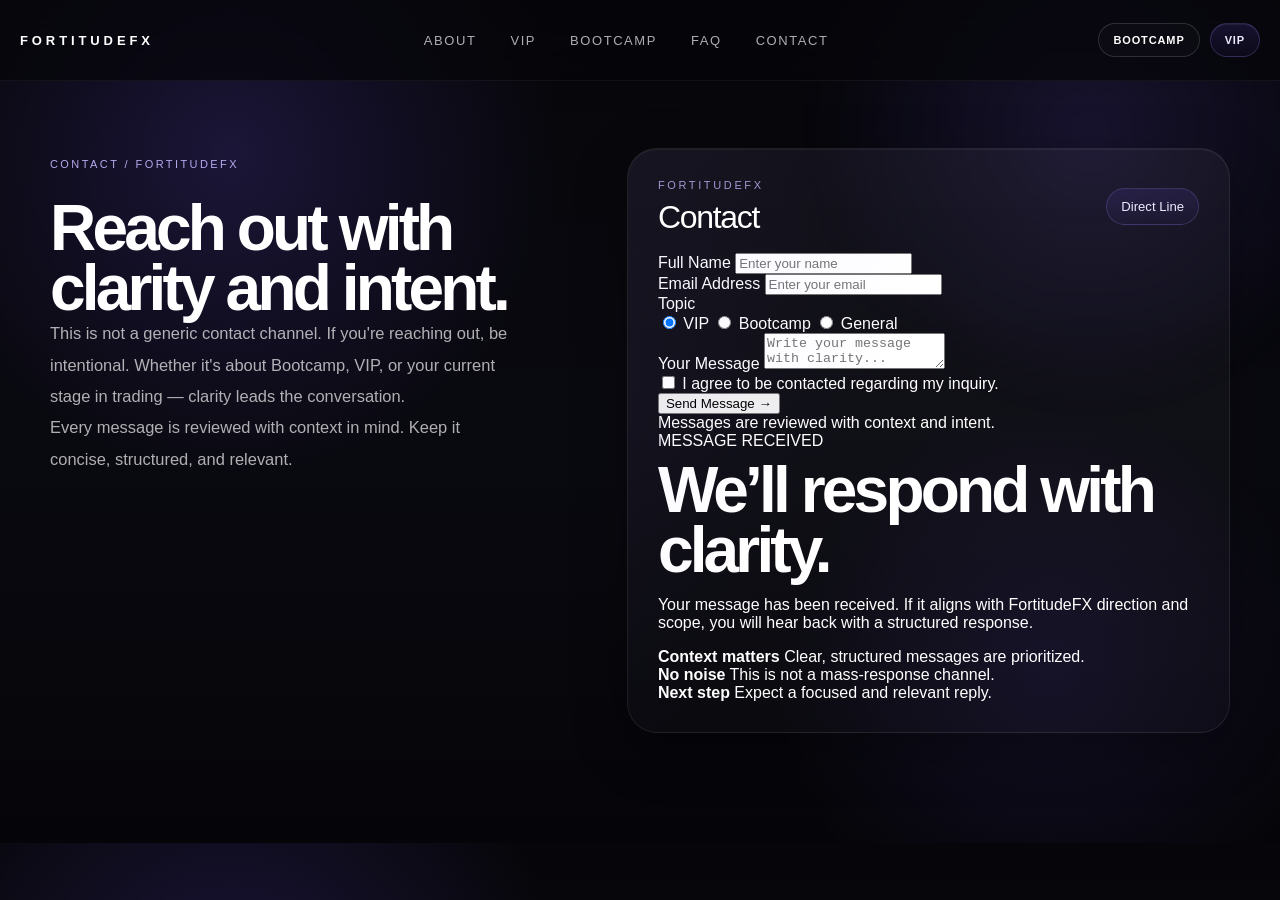
==== contact.html @ 208bed26 "Add contact.html with contact form and layout" ====
<!DOCTYPE html>
<html lang="en">
<head>
  <meta charset="UTF-8" />
  <meta name="viewport" content="width=device-width, initial-scale=1.0"/>
  <title>FortitudeFX | Contact</title>
  <meta name="theme-color" content="#06060a" />
  <link rel="stylesheet" href="styles.css" />
</head>

<body>

  <!-- NAV -->
  <nav class="nav">
    <div class="nav-wrap">
      <div class="nav-brand">
        <a href="index.html#top">FORTITUDEFX</a>
      </div>

      <div class="nav-center">
        <a href="index.html#about">About</a>
        <a href="index.html#vip">VIP</a>
        <a href="index.html#bootcamp">Bootcamp</a>
        <a href="index.html#faq">FAQ</a>
        <a href="#contact">Contact</a>
      </div>

      <div class="nav-cta">
        <a class="nav-btn nav-btn-secondary" href="index.html#bootcamp">Bootcamp</a>
        <a class="nav-btn nav-btn-primary" href="index.html#vip">VIP</a>
      </div>
    </div>
  </nav>

  <!-- PAGE -->
  <section class="section hero" id="contact">
    <div class="hero-glow"></div>

    <div class="section-wrap split-section">

      <!-- LEFT -->
      <div class="sticky-left">
        <span class="kicker">CONTACT / FORTITUDEFX</span>

        <h2>
          Reach out with
          clarity and intent.
        </h2>

        <p>
          This is not a generic contact channel. If you're reaching out, be intentional.
          Whether it's about Bootcamp, VIP, or your current stage in trading — clarity leads the conversation.
        </p>

        <p>
          Every message is reviewed with context in mind. Keep it concise, structured, and relevant.
        </p>
      </div>

      <!-- RIGHT (FORM) -->
      <div class="hero-panel">

        <div class="panel-top">
          <div class="panel-brand">
            <small>FortitudeFX</small>
            <strong>Contact</strong>
          </div>

          <div class="panel-badge">Direct Line</div>
        </div>

        <form id="contactForm">

          <!-- NAME -->
          <div class="field">
            <label>Full Name</label>
            <input type="text" class="input" placeholder="Enter your name" required>
          </div>

          <!-- EMAIL -->
          <div class="field">
            <label>Email Address</label>
            <input type="email" class="input" placeholder="Enter your email" required>
          </div>

          <!-- TOPIC -->
          <div class="field">
            <label>Topic</label>

            <div class="choice-grid">
              <label class="choice">
                <input type="radio" name="topic" value="VIP" checked>
                <span class="select-btn">VIP</span>
              </label>

              <label class="choice">
                <input type="radio" name="topic" value="Bootcamp">
                <span class="select-btn">Bootcamp</span>
              </label>

              <label class="choice">
                <input type="radio" name="topic" value="General">
                <span class="select-btn">General</span>
              </label>
            </div>
          </div>

          <!-- MESSAGE -->
          <div class="field">
            <label>Your Message</label>
            <textarea class="textarea" placeholder="Write your message with clarity..." required></textarea>
          </div>

          <!-- CONSENT -->
          <label class="consent">
            <input type="checkbox" required>
            <span>I agree to be contacted regarding my inquiry.</span>
          </label>

          <!-- SUBMIT -->
          <div class="submit-row">
            <button type="submit" class="submit-btn">
              Send Message →
            </button>

            <div class="sub-note">
              Messages are reviewed with context and intent.
            </div>
          </div>

        </form>

        <!-- THANK YOU STATE -->
        <div class="thankyou-shell" id="thankyou">

          <span class="thankyou-kicker">MESSAGE RECEIVED</span>

          <h2>
            We’ll respond with
            clarity.
          </h2>

          <p>
            Your message has been received. If it aligns with FortitudeFX direction and scope,
            you will hear back with a structured response.
          </p>

          <div class="thankyou-grid">
            <div class="thankyou-item">
              <strong>Context matters</strong>
              <span>Clear, structured messages are prioritized.</span>
            </div>

            <div class="thankyou-item">
              <strong>No noise</strong>
              <span>This is not a mass-response channel.</span>
            </div>

            <div class="thankyou-item">
              <strong>Next step</strong>
              <span>Expect a focused and relevant reply.</span>
            </div>
          </div>

        </div>

      </div>

    </div>
  </section>

  <!-- JS -->
  <script>
    const form = document.getElementById('contactForm');
    const panel = form.parentElement;
    const thankyou = document.getElementById('thankyou');

    form.addEventListener('submit', function(e){
      e.preventDefault();
      form.style.display = 'none';
      thankyou.classList.add('show');
    });
  </script>

</body>
</html>
---- styles.css ----
:root {
  --bg-1: #06060a;
  --bg-2: #090910;
  --bg-3: #050509;

  --text: #ffffff;
  --muted: rgba(255,255,255,0.68);
  --muted-2: rgba(255,255,255,0.58);

  --border: rgba(255,255,255,0.08);
  --border-soft: rgba(255,255,255,0.05);

  --accent: #7a5cff;
  --accent-soft: rgba(122, 92, 255, 0.12);
  --accent-soft-2: rgba(122, 92, 255, 0.08);
  --accent-line: rgba(167, 139, 250, 0.22);
  --accent-line-strong: rgba(167, 139, 250, 0.38);
  --accent-text: rgba(196, 181, 253, 0.92);

  --shadow: 0 16px 55px rgba(0,0,0,0.32);
  --shadow-lg: 0 20px 70px rgba(0,0,0,0.38);

  --radius-xl: 32px;
  --radius-lg: 26px;
  --radius-md: 22px;

  --max: 1180px;
}

* {
  box-sizing: border-box;
}

html {
  scroll-behavior: smooth;
}

body {
  margin: 0;
  font-family: Arial, Helvetica, sans-serif;
  color: var(--text);
  background:
    radial-gradient(circle at 18% 18%, rgba(120, 86, 255, 0.18), transparent 26%),
    radial-gradient(circle at 82% 80%, rgba(120, 86, 255, 0.1), transparent 22%),
    linear-gradient(180deg, #06060a 0%, #090910 52%, #050509 100%);
  overflow-x: hidden;
}

body::before {
  content: "";
  position: fixed;
  inset: 0;
  background:
    linear-gradient(to right, rgba(255,255,255,0.03) 1px, transparent 1px),
    linear-gradient(to bottom, rgba(255,255,255,0.02) 1px, transparent 1px);
  background-size: 110px 110px;
  mask-image: radial-gradient(circle at center, rgba(0,0,0,0.75), transparent 82%);
  opacity: 0.16;
  pointer-events: none;
}

a {
  color: inherit;
  text-decoration: none;
}

img {
  max-width: 100%;
  display: block;
}

.nav {
  position: fixed;
  top: 0;
  width: 100%;
  z-index: 1000;
  background: rgba(6, 6, 10, 0.72);
  backdrop-filter: blur(18px);
  border-bottom: 1px solid rgba(255,255,255,0.05);
}

.nav-wrap {
  max-width: 1240px;
  margin: 0 auto;
  width: calc(100% - 40px);
  display: grid;
  grid-template-columns: auto 1fr auto;
  align-items: center;
  height: 80px;
  gap: 18px;
}

.nav-brand a {
  font-size: 13px;
  letter-spacing: 0.3em;
  text-transform: uppercase;
  font-weight: 700;
}

.nav-center {
  display: flex;
  justify-content: center;
  gap: 34px;
}

.nav-center a {
  font-size: 13px;
  letter-spacing: 0.12em;
  text-transform: uppercase;
  color: rgba(255,255,255,0.68);
  position: relative;
}

.nav-center a::after {
  content: "";
  position: absolute;
  bottom: -6px;
  left: 0;
  width: 100%;
  height: 1px;
  background: rgba(255,255,255,0.9);
  transform: scaleX(0);
  transition: 0.24s;
}

.nav-center a:hover::after {
  transform: scaleX(1);
}

.nav-center a:hover {
  color: white;
}

.nav-cta {
  display: flex;
  gap: 10px;
}

.nav-btn {
  display: inline-flex;
  align-items: center;
  justify-content: center;
  padding: 10px 14px;
  border-radius: 999px;
  font-size: 11px;
  letter-spacing: 0.08em;
  text-transform: uppercase;
  font-weight: 700;
}

.nav-btn-primary {
  border: 1px solid var(--accent-line);
  background: linear-gradient(180deg, rgba(122, 92, 255, 0.14), rgba(122, 92, 255, 0.05));
  color: #efe9ff;
  box-shadow: inset 0 1px 0 rgba(255,255,255,0.06);
}

.nav-btn-secondary {
  border: 1px solid rgba(255,255,255,0.14);
  background: rgba(255,255,255,0.02);
  color: white;
}

.section {
  position: relative;
  padding: 120px 24px;
  overflow: visible;
}

.section-wrap {
  position: relative;
  z-index: 1;
  max-width: var(--max);
  margin: 0 auto;
}

.section-divider {
  position: relative;
  width: min(var(--max), calc(100% - 48px));
  height: 1px;
  margin: 0 auto;
  pointer-events: none;
}

.section-divider::before {
  content: "";
  position: absolute;
  inset: 0;
  background: linear-gradient(
    90deg,
    rgba(255,255,255,0) 0%,
    rgba(255,255,255,0.04) 14%,
    rgba(122,92,255,0.22) 50%,
    rgba(255,255,255,0.04) 86%,
    rgba(255,255,255,0) 100%
  );
}

.section-divider::after {
  content: "";
  position: absolute;
  left: 50%;
  top: 50%;
  width: 180px;
  height: 24px;
  transform: translate(-50%, -50%);
  background: radial-gradient(circle, rgba(122,92,255,0.22) 0%, rgba(122,92,255,0) 72%);
  filter: blur(10px);
}

.hero {
  padding-top: 148px;
  padding-bottom: 110px;
}

.hero-glow {
  position: absolute;
  width: 620px;
  height: 620px;
  border-radius: 50%;
  background: radial-gradient(circle, rgba(122, 92, 255, 0.15), transparent 64%);
  top: -180px;
  right: -120px;
  filter: blur(16px);
  pointer-events: none;
}

.hero-grid {
  display: grid;
  grid-template-columns: 1fr 0.95fr;
  gap: 42px;
  align-items: center;
}

.kicker {
  display: inline-block;
  margin-bottom: 18px;
  font-size: 11px;
  letter-spacing: 0.22em;
  text-transform: uppercase;
  color: var(--accent-text);
}

h1 {
  margin: 0 0 20px;
  font-size: clamp(3rem, 7vw, 6rem);
  line-height: 0.97;
  letter-spacing: -0.06em;
  font-weight: 600;
  max-width: 760px;
  overflow: visible;
}

.gradient {
  background: linear-gradient(90deg, #ffffff 0%, #ece4ff 55%, #9f86ff 100%);
  -webkit-background-clip: text;
  background-clip: text;
  color: transparent;
  display: inline-block;
}

.hero-copy {
  margin: 0;
  max-width: 580px;
  font-size: 1.05rem;
  line-height: 1.9;
  color: var(--muted);
}

.hero-actions {
  display: flex;
  flex-wrap: wrap;
  gap: 14px;
  margin-top: 30px;
}

.btn {
  display: inline-flex;
  align-items: center;
  justify-content: center;
  gap: 10px;
  min-height: 52px;
  padding: 0 20px;
  border-radius: 999px;
  font-size: 0.95rem;
  transition: transform 0.28s ease, box-shadow 0.28s ease, border-color 0.28s ease;
  box-shadow: inset 0 1px 0 rgba(255,255,255,0.05);
}

.btn:hover {
  transform: translateY(-2px);
}

.btn-primary {
  border: 1px solid var(--accent-line);
  background: linear-gradient(180deg, rgba(122, 92, 255, 0.12), rgba(122, 92, 255, 0.04));
  color: #efe9ff;
}

.btn-primary:hover {
  border-color: var(--accent-line-strong);
  box-shadow:
    0 12px 36px rgba(76, 41, 168, 0.24),
    inset 0 1px 0 rgba(255,255,255,0.08);
}

.btn-secondary {
  border: 1px solid rgba(255,255,255,0.12);
  background: rgba(255,255,255,0.03);
  color: white;
}

.hero-tags {
  display: flex;
  flex-wrap: wrap;
  gap: 12px;
  margin-top: 26px;
}

.hero-tags span {
  display: inline-flex;
  align-items: center;
  padding: 10px 14px;
  border-radius: 999px;
  border: 1px solid rgba(255,255,255,0.08);
  background: rgba(255,255,255,0.025);
  color: rgba(255,255,255,0.64);
  font-size: 0.88rem;
}

.hero-panel,
.glass-card,
.faq-card,
.vip-card,
.week-card,
.cta-shell {
  position: relative;
  border: 1px solid rgba(255,255,255,0.08);
  background: linear-gradient(180deg, rgba(255,255,255,0.04), rgba(255,255,255,0.018));
  box-shadow:
    0 16px 55px rgba(0,0,0,0.32),
    inset 0 1px 0 rgba(255,255,255,0.05);
  overflow: hidden;
}

.hero-panel::after,
.glass-card::after,
.faq-card::after,
.vip-card::after,
.week-card::after,
.cta-shell::after {
  content: "";
  position: absolute;
  inset: 0;
  background: linear-gradient(120deg, rgba(122, 92, 255, 0.08), transparent 42%, transparent 100%);
  opacity: 0.7;
  pointer-events: none;
}

.hero-panel {
  border-radius: 30px;
  padding: 30px;
}

.panel-top {
  position: relative;
  z-index: 1;
  display: flex;
  align-items: center;
  justify-content: space-between;
  gap: 18px;
  margin-bottom: 20px;
}

.panel-brand small {
  display: block;
  font-size: 11px;
  letter-spacing: 0.24em;
  text-transform: uppercase;
  color: rgba(196, 181, 253, 0.82);
  margin-bottom: 10px;
}

.panel-brand strong {
  font-size: 2rem;
  line-height: 1;
  letter-spacing: -0.04em;
  font-weight: 500;
}

.panel-badge {
  display: inline-flex;
  align-items: center;
  padding: 10px 14px;
  border-radius: 999px;
  border: 1px solid var(--accent-line);
  background: linear-gradient(180deg, rgba(122, 92, 255, 0.12), rgba(122, 92, 255, 0.04));
  color: #efe9ff;
  font-size: 0.82rem;
}

.benefit-list {
  position: relative;
  z-index: 1;
  display: grid;
  gap: 12px;
}

.benefit-item {
  border: 1px solid rgba(255,255,255,0.08);
  background: rgba(255,255,255,0.022);
  border-radius: 18px;
  padding: 16px 18px;
  color: rgba(255,255,255,0.82);
  font-size: 0.98rem;
  line-height: 1.65;
}

.mini-grid {
  position: relative;
  z-index: 1;
  display: grid;
  grid-template-columns: repeat(3, 1fr);
  gap: 12px;
  margin-top: 20px;
}

.mini-card {
  border: 1px solid rgba(255,255,255,0.08);
  background: rgba(122,92,255,0.08);
  border-radius: 16px;
  padding: 16px 10px;
  text-align: center;
  font-size: 0.82rem;
  font-weight: 600;
  color: rgba(255,255,255,0.92);
}

.section-head {
  display: flex;
  align-items: end;
  justify-content: space-between;
  gap: 24px;
  margin-bottom: 34px;
}

.section-head h2,
.split-section h2 {
  margin: 10px 0 0;
  font-size: clamp(2.8rem, 5vw, 5rem);
  line-height: 0.94;
  letter-spacing: -0.06em;
  font-weight: 600;
  color: white;
  max-width: 620px;
}

.section-head p {
  margin: 0;
  max-width: 560px;
  font-size: 1rem;
  line-height: 1.9;
  color: var(--muted);
}

.two-grid {
  display: grid;
  grid-template-columns: repeat(2, 1fr);
  gap: 18px;
}

.glass-card {
  border-radius: 26px;
  padding: 30px;
}

.glass-card .tiny {
  position: relative;
  z-index: 1;
  font-size: 0.78rem;
  letter-spacing: 0.22em;
  text-transform: uppercase;
  color: rgba(196,181,253,0.82);
  margin-bottom: 14px;
}

.glass-card h3 {
  position: relative;
  z-index: 1;
  margin: 0 0 18px;
  font-size: 2rem;
  line-height: 1;
  letter-spacing: -0.04em;
  font-weight: 500;
}

.glass-card ul {
  position: relative;
  z-index: 1;
  margin: 0;
  padding-left: 22px;
  display: grid;
  gap: 14px;
  color: var(--muted);
  font-size: 1rem;
  line-height: 1.72;
}

.glass-card li::marker {
  color: var(--accent);
}

.split-section {
  display: grid;
  grid-template-columns: 0.95fr 1.1fr;
  gap: 56px;
  align-items: start;
}

.sticky-left {
  position: sticky;
  top: 120px;
  padding-top: 6px;
}

.sticky-left p {
  margin: 0;
  max-width: 470px;
  font-size: 1.03rem;
  line-height: 1.9;
  color: var(--muted);
}

.faq-cards,
.vip-grid,
.bootcamp-grid {
  display: grid;
  gap: 18px;
}

.faq-card {
  border-radius: 26px;
  padding: 30px 30px 30px 26px;
  display: grid;
  grid-template-columns: 88px 1fr;
  gap: 22px;
  transition: transform 0.32s ease, border-color 0.32s ease, background 0.32s ease;
}

.faq-card:hover,
.vip-card:hover,
.week-card:hover {
  transform: translateY(-4px);
  border-color: rgba(167, 139, 250, 0.2);
  background: linear-gradient(180deg, rgba(255,255,255,0.05), rgba(255,255,255,0.022));
}

.faq-num {
  position: relative;
  z-index: 1;
  font-size: 0.92rem;
  color: rgba(196, 181, 253, 0.88);
  letter-spacing: 0.16em;
  padding-top: 4px;
}

.faq-card h3,
.vip-card h3,
.week-card h3 {
  position: relative;
  z-index: 1;
  margin: 0 0 12px;
  font-size: 1.24rem;
  line-height: 1.2;
  letter-spacing: -0.03em;
  color: #ffffff;
  font-weight: 500;
}

.faq-card p,
.vip-card p,
.week-card p {
  position: relative;
  z-index: 1;
  margin: 0;
  font-size: 0.99rem;
  line-height: 1.88;
  color: rgba(255,255,255,0.69);
}

.vip-grid {
  grid-template-columns: repeat(4, 1fr);
}

.vip-card {
  border-radius: 26px;
  padding: 24px 22px;
  transition: transform 0.32s ease, border-color 0.32s ease, background 0.32s ease;
}

.vip-number {
  position: relative;
  z-index: 1;
  width: 42px;
  height: 42px;
  border-radius: 16px;
  display: flex;
  align-items: center;
  justify-content: center;
  background: rgba(122,92,255,0.14);
  color: rgba(241, 234, 255, 0.95);
  font-weight: 800;
  font-size: 14px;
  margin-bottom: 16px;
}

.bootcamp-grid {
  grid-template-columns: repeat(3, 1fr);
}

.week-card {
  border-radius: 26px;
  padding: 28px;
  transition: transform 0.32s ease, border-color 0.32s ease, background 0.32s ease;
}

.week {
  position: relative;
  z-index: 1;
  font-size: 0.82rem;
  letter-spacing: 0.22em;
  text-transform: uppercase;
  color: rgba(196,181,253,0.82);
  margin-bottom: 12px;
}

.week-list {
  position: relative;
  z-index: 1;
  display: grid;
  gap: 10px;
  margin-top: 18px;
}

.week-list div {
  border: 1px solid rgba(255,255,255,0.08);
  background: rgba(255,255,255,0.022);
  border-radius: 14px;
  padding: 12px 14px;
  color: rgba(255,255,255,0.78);
  font-size: 0.92rem;
}

.cta-shell {
  border-radius: 30px;
  padding: 34px;
  background:
    radial-gradient(circle at top, rgba(122, 92, 255, 0.14), transparent 45%),
    linear-gradient(135deg, rgba(255,255,255,0.06), rgba(255,255,255,0.03));
  box-shadow: 0 20px 70px rgba(0,0,0,0.34), inset 0 1px 0 rgba(255,255,255,0.05);
}

.cta-grid {
  position: relative;
  z-index: 1;
  display: grid;
  grid-template-columns: 1.2fr 0.8fr;
  gap: 30px;
  align-items: end;
}

.cta-grid h2 {
  margin: 14px 0 0;
  font-size: clamp(2.1rem, 5vw, 3.8rem);
  line-height: 0.98;
  letter-spacing: -0.05em;
  font-weight: 600;
}

.cta-grid p {
  margin: 16px 0 0;
  max-width: 700px;
  color: var(--muted);
  line-height: 1.9;
  font-size: 1rem;
}

.cta-actions {
  display: flex;
  flex-direction: column;
  align-items: flex-end;
  gap: 14px;
}

footer {
  padding: 20px 24px 44px;
  color: rgba(255,255,255,0.44);
  font-size: 13px;
  text-align: center;
}

@media (max-width: 1080px) {
  .hero-grid,
  .split-section,
  .section-head,
  .two-grid,
  .cta-grid {
    grid-template-columns: 1fr;
  }

  .sticky-left {
    position: relative;
    top: auto;
  }

  .vip-grid,
  .bootcamp-grid {
    grid-template-columns: repeat(2, 1fr);
  }
}

@media (max-width: 820px) {
  .vip-grid,
  .bootcamp-grid {
    grid-template-columns: 1fr;
  }

  .faq-card {
    grid-template-columns: 1fr;
    gap: 12px;
  }
}

@media (max-width: 768px) {
  .section {
    padding: 96px 18px;
  }

  .hero {
    padding-top: 148px;
  }

  .nav-wrap {
    grid-template-columns: 1fr;
    height: auto;
    padding: 14px 0;
    gap: 14px;
  }

  .nav-center,
  .nav-cta,
  .hero-actions {
    justify-content: flex-start;
    flex-wrap: wrap;
  }

  .nav-center {
    gap: 14px;
  }

  .hero-panel,
  .glass-card,
  .faq-card,
  .vip-card,
  .week-card,
  .cta-shell {
    padding: 24px 20px;
    border-radius: 22px;
  }

  .mini-grid {
    grid-template-columns: 1fr;
  }
}
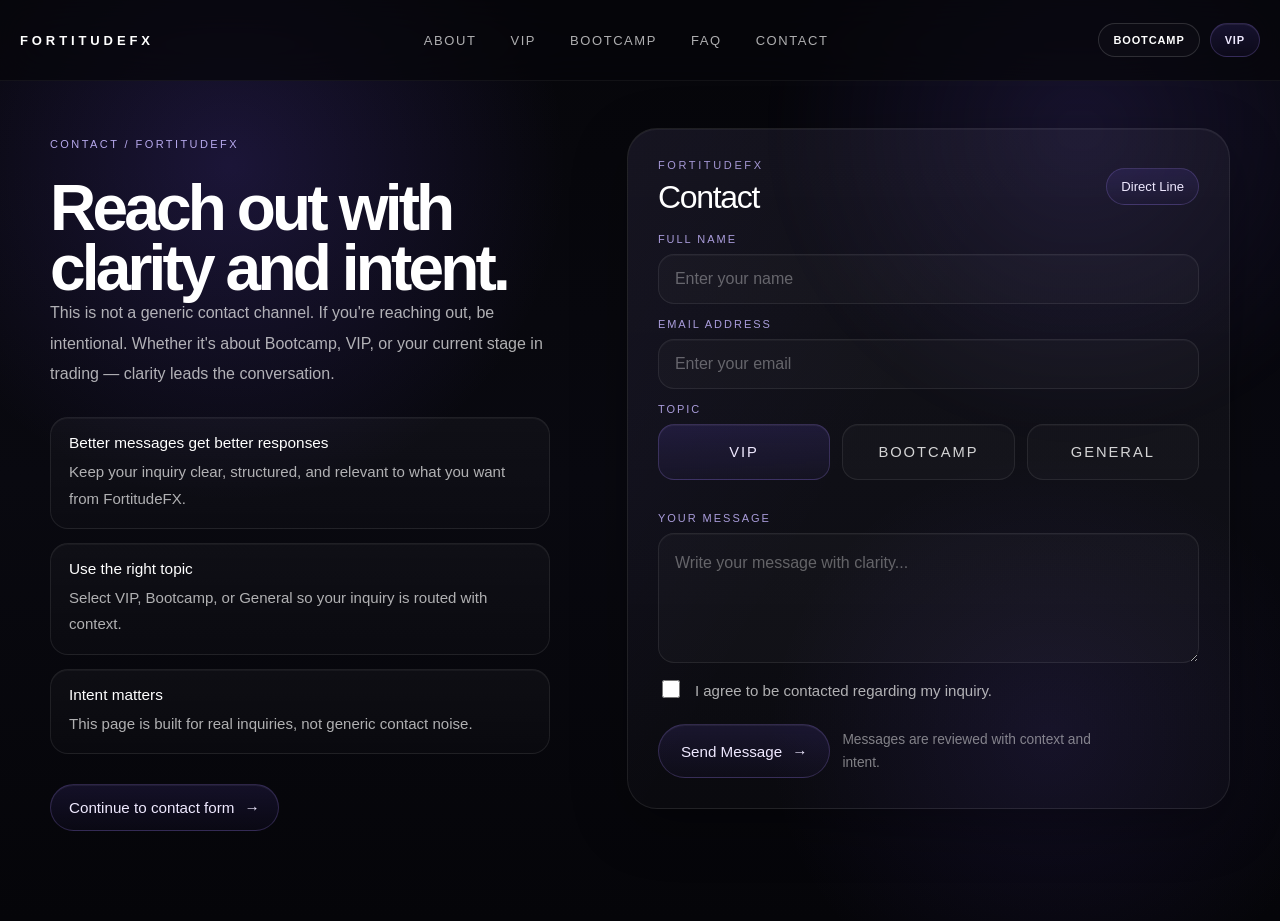
==== commit 15e580a4: "Refactor contact page structure and content" ====
--- a/contact.html
+++ b/contact.html
@@ -7,10 +7,8 @@
   <meta name="theme-color" content="#06060a" />
   <link rel="stylesheet" href="styles.css" />
 </head>
-
 <body>
 
-  <!-- NAV -->
   <nav class="nav">
     <div class="nav-wrap">
       <div class="nav-brand">
@@ -32,113 +30,113 @@
     </div>
   </nav>
 
-  <!-- PAGE -->
-  <section class="section hero" id="contact">
-    <div class="hero-glow"></div>
+  <section class="page" id="contact">
+    <div class="page-glow"></div>
 
-    <div class="section-wrap split-section">
-
-      <!-- LEFT -->
-      <div class="sticky-left">
+    <div class="page-wrap">
+      <div class="page-left">
         <span class="kicker">CONTACT / FORTITUDEFX</span>
 
-        <h2>
-          Reach out with
-          clarity and intent.
-        </h2>
+        <h1>Reach out with clarity and intent.</h1>
 
         <p>
           This is not a generic contact channel. If you're reaching out, be intentional.
           Whether it's about Bootcamp, VIP, or your current stage in trading — clarity leads the conversation.
         </p>
 
-        <p>
-          Every message is reviewed with context in mind. Keep it concise, structured, and relevant.
-        </p>
+        <div class="left-meta">
+          <div class="left-meta-item">
+            <strong>Better messages get better responses</strong>
+            <span>Keep your inquiry clear, structured, and relevant to what you want from FortitudeFX.</span>
+          </div>
+
+          <div class="left-meta-item">
+            <strong>Use the right topic</strong>
+            <span>Select VIP, Bootcamp, or General so your inquiry is routed with context.</span>
+          </div>
+
+          <div class="left-meta-item">
+            <strong>Intent matters</strong>
+            <span>This page is built for real inquiries, not generic contact noise.</span>
+          </div>
+        </div>
+
+        <a href="#contact-form" class="left-cta">
+          Continue to contact form
+          <span aria-hidden="true">→</span>
+        </a>
       </div>
 
-      <!-- RIGHT (FORM) -->
-      <div class="hero-panel">
+      <div class="page-right">
+        <div class="form-shell" id="contact-form">
+          <div class="form-head">
+            <div class="form-brand">
+              <small>FortitudeFX</small>
+              <strong>Contact</strong>
+            </div>
 
-        <div class="panel-top">
-          <div class="panel-brand">
-            <small>FortitudeFX</small>
-            <strong>Contact</strong>
+            <div class="form-badge">Direct Line</div>
           </div>
 
-          <div class="panel-badge">Direct Line</div>
+          <form id="contactForm">
+            <div class="field">
+              <label for="contact-name">Full Name</label>
+              <input id="contact-name" type="text" class="input" placeholder="Enter your name" required>
+            </div>
+
+            <div class="field">
+              <label for="contact-email">Email Address</label>
+              <input id="contact-email" type="email" class="input" placeholder="Enter your email" required>
+            </div>
+
+            <div class="field">
+              <label>Topic</label>
+
+              <div class="choice-grid">
+                <label class="choice">
+                  <input type="radio" name="topic" value="VIP" checked>
+                  <span class="select-btn">VIP</span>
+                </label>
+
+                <label class="choice">
+                  <input type="radio" name="topic" value="Bootcamp">
+                  <span class="select-btn">Bootcamp</span>
+                </label>
+
+                <label class="choice">
+                  <input type="radio" name="topic" value="General">
+                  <span class="select-btn">General</span>
+                </label>
+              </div>
+            </div>
+
+            <div class="field">
+              <label for="contact-message">Your Message</label>
+              <textarea id="contact-message" class="textarea" placeholder="Write your message with clarity..." required></textarea>
+            </div>
+
+            <label class="consent">
+              <input type="checkbox" required>
+              <span>I agree to be contacted regarding my inquiry.</span>
+            </label>
+
+            <div class="submit-row">
+              <button type="submit" class="submit-btn">
+                Send Message
+                <span aria-hidden="true">→</span>
+              </button>
+
+              <div class="sub-note">
+                Messages are reviewed with context and intent.
+              </div>
+            </div>
+          </form>
         </div>
 
-        <form id="contactForm">
-
-          <!-- NAME -->
-          <div class="field">
-            <label>Full Name</label>
-            <input type="text" class="input" placeholder="Enter your name" required>
-          </div>
-
-          <!-- EMAIL -->
-          <div class="field">
-            <label>Email Address</label>
-            <input type="email" class="input" placeholder="Enter your email" required>
-          </div>
-
-          <!-- TOPIC -->
-          <div class="field">
-            <label>Topic</label>
-
-            <div class="choice-grid">
-              <label class="choice">
-                <input type="radio" name="topic" value="VIP" checked>
-                <span class="select-btn">VIP</span>
-              </label>
-
-              <label class="choice">
-                <input type="radio" name="topic" value="Bootcamp">
-                <span class="select-btn">Bootcamp</span>
-              </label>
-
-              <label class="choice">
-                <input type="radio" name="topic" value="General">
-                <span class="select-btn">General</span>
-              </label>
-            </div>
-          </div>
-
-          <!-- MESSAGE -->
-          <div class="field">
-            <label>Your Message</label>
-            <textarea class="textarea" placeholder="Write your message with clarity..." required></textarea>
-          </div>
-
-          <!-- CONSENT -->
-          <label class="consent">
-            <input type="checkbox" required>
-            <span>I agree to be contacted regarding my inquiry.</span>
-          </label>
-
-          <!-- SUBMIT -->
-          <div class="submit-row">
-            <button type="submit" class="submit-btn">
-              Send Message →
-            </button>
-
-            <div class="sub-note">
-              Messages are reviewed with context and intent.
-            </div>
-          </div>
-
-        </form>
-
-        <!-- THANK YOU STATE -->
         <div class="thankyou-shell" id="thankyou">
-
           <span class="thankyou-kicker">MESSAGE RECEIVED</span>
 
-          <h2>
-            We’ll respond with
-            clarity.
-          </h2>
+          <h2>We’ll respond with clarity.</h2>
 
           <p>
             Your message has been received. If it aligns with FortitudeFX direction and scope,
@@ -161,23 +159,19 @@
               <span>Expect a focused and relevant reply.</span>
             </div>
           </div>
-
         </div>
-
       </div>
-
     </div>
   </section>
 
-  <!-- JS -->
   <script>
     const form = document.getElementById('contactForm');
-    const panel = form.parentElement;
+    const formShell = document.getElementById('contact-form');
     const thankyou = document.getElementById('thankyou');
 
-    form.addEventListener('submit', function(e){
+    form.addEventListener('submit', function (e) {
       e.preventDefault();
-      form.style.display = 'none';
+      formShell.style.display = 'none';
       thankyou.classList.add('show');
     });
   </script>
--- a/styles.css
+++ b/styles.css
@@ -333,7 +333,10 @@
 .faq-card,
 .vip-card,
 .week-card,
-.cta-shell {
+.cta-shell,
+.form-shell,
+.thankyou-shell,
+.info-card {
   position: relative;
   border: 1px solid rgba(255,255,255,0.08);
   background: linear-gradient(180deg, rgba(255,255,255,0.04), rgba(255,255,255,0.018));
@@ -348,7 +351,10 @@
 .faq-card::after,
 .vip-card::after,
 .week-card::after,
-.cta-shell::after {
+.cta-shell::after,
+.form-shell::after,
+.thankyou-shell::after,
+.info-card::after {
   content: "";
   position: absolute;
   inset: 0;
@@ -357,12 +363,14 @@
   pointer-events: none;
 }
 
-.hero-panel {
+.hero-panel,
+.form-shell {
   border-radius: 30px;
   padding: 30px;
 }
 
-.panel-top {
+.panel-top,
+.form-head {
   position: relative;
   z-index: 1;
   display: flex;
@@ -372,7 +380,8 @@
   margin-bottom: 20px;
 }
 
-.panel-brand small {
+.panel-brand small,
+.form-brand small {
   display: block;
   font-size: 11px;
   letter-spacing: 0.24em;
@@ -381,14 +390,16 @@
   margin-bottom: 10px;
 }
 
-.panel-brand strong {
+.panel-brand strong,
+.form-brand strong {
   font-size: 2rem;
   line-height: 1;
   letter-spacing: -0.04em;
   font-weight: 500;
 }
 
-.panel-badge {
+.panel-badge,
+.form-badge {
   display: inline-flex;
   align-items: center;
   padding: 10px 14px;
@@ -445,7 +456,9 @@
 }
 
 .section-head h2,
-.split-section h2 {
+.split-section h2,
+.page-left h1,
+.thankyou-shell h2 {
   margin: 10px 0 0;
   font-size: clamp(2.8rem, 5vw, 5rem);
   line-height: 0.94;
@@ -455,7 +468,10 @@
   max-width: 620px;
 }
 
-.section-head p {
+.section-head p,
+.sticky-left p,
+.page-left p,
+.thankyou-shell p {
   margin: 0;
   max-width: 560px;
   font-size: 1rem;
@@ -510,25 +526,102 @@
   color: var(--accent);
 }
 
-.split-section {
+.split-section,
+.page-wrap {
   display: grid;
   grid-template-columns: 0.95fr 1.1fr;
   gap: 56px;
   align-items: start;
 }
 
-.sticky-left {
+.sticky-left,
+.page-left {
   position: sticky;
   top: 120px;
   padding-top: 6px;
 }
 
-.sticky-left p {
-  margin: 0;
-  max-width: 470px;
-  font-size: 1.03rem;
-  line-height: 1.9;
+.page {
+  position: relative;
+  padding: 128px 24px 90px;
+  overflow: hidden;
+}
+
+.page-glow {
+  position: absolute;
+  width: 680px;
+  height: 680px;
+  border-radius: 50%;
+  background: radial-gradient(circle, rgba(122, 92, 255, 0.15), transparent 64%);
+  top: -210px;
+  right: -140px;
+  filter: blur(16px);
+  pointer-events: none;
+}
+
+.page-wrap {
+  position: relative;
+  z-index: 1;
+  max-width: 1180px;
+  margin: 0 auto;
+}
+
+.left-meta {
+  display: grid;
+  gap: 14px;
+  margin-top: 28px;
+  max-width: 500px;
+}
+
+.left-meta-item {
+  border: 1px solid rgba(255,255,255,0.08);
+  background: linear-gradient(180deg, rgba(255,255,255,0.03), rgba(255,255,255,0.015));
+  border-radius: 18px;
+  padding: 16px 18px;
+  box-shadow: inset 0 1px 0 rgba(255,255,255,0.04);
+}
+
+.left-meta-item strong {
+  display: block;
+  margin-bottom: 7px;
+  font-size: 0.96rem;
+  color: white;
+  font-weight: 500;
+}
+
+.left-meta-item span {
+  display: block;
   color: var(--muted);
+  line-height: 1.75;
+  font-size: 0.94rem;
+}
+
+.left-cta {
+  display: inline-flex;
+  align-items: center;
+  gap: 10px;
+  margin-top: 30px;
+  padding: 14px 18px;
+  border-radius: 999px;
+  border: 1px solid var(--accent-line);
+  background: linear-gradient(180deg, rgba(122, 92, 255, 0.12), rgba(122, 92, 255, 0.04));
+  color: #efe9ff;
+  font-size: 0.95rem;
+  transition: transform 0.28s ease, box-shadow 0.28s ease, border-color 0.28s ease;
+  box-shadow: inset 0 1px 0 rgba(255,255,255,0.06);
+}
+
+.left-cta:hover {
+  transform: translateY(-2px);
+  border-color: var(--accent-line-strong);
+  box-shadow:
+    0 12px 36px rgba(76, 41, 168, 0.24),
+    inset 0 1px 0 rgba(255,255,255,0.08);
+}
+
+.page-right {
+  display: grid;
+  gap: 18px;
 }
 
 .faq-cards,
@@ -566,7 +659,9 @@
 
 .faq-card h3,
 .vip-card h3,
-.week-card h3 {
+.week-card h3,
+.info-card h3,
+.thankyou-item strong {
   position: relative;
   z-index: 1;
   margin: 0 0 12px;
@@ -579,7 +674,9 @@
 
 .faq-card p,
 .vip-card p,
-.week-card p {
+.week-card p,
+.info-card p,
+.thankyou-item span {
   position: relative;
   z-index: 1;
   margin: 0;
@@ -692,6 +789,227 @@
   gap: 14px;
 }
 
+.field {
+  position: relative;
+  z-index: 1;
+  display: grid;
+  gap: 9px;
+  margin-bottom: 14px;
+}
+
+.field-grid {
+  position: relative;
+  z-index: 1;
+  display: grid;
+  grid-template-columns: 1fr 1fr;
+  gap: 14px;
+  margin-bottom: 14px;
+}
+
+.field label {
+  font-size: 11px;
+  letter-spacing: 0.18em;
+  text-transform: uppercase;
+  color: rgba(196, 181, 253, 0.85);
+}
+
+.input,
+.textarea,
+.select-btn {
+  width: 100%;
+  border: 1px solid rgba(255,255,255,0.08);
+  background: rgba(255,255,255,0.022);
+  border-radius: 16px;
+  color: white;
+  font: inherit;
+  outline: none;
+  transition: transform 0.24s ease, border-color 0.24s ease, box-shadow 0.24s ease, background 0.24s ease;
+  box-shadow: inset 0 1px 0 rgba(255,255,255,0.03);
+}
+
+.input,
+.textarea {
+  padding: 15px 16px;
+}
+
+.input::placeholder,
+.textarea::placeholder {
+  color: rgba(255,255,255,0.34);
+}
+
+.input:focus,
+.textarea:focus {
+  transform: translateY(-1px);
+  border-color: var(--accent-line);
+  background: rgba(255,255,255,0.03);
+  box-shadow: 0 0 0 1px rgba(122,92,255,0.15);
+}
+
+.textarea {
+  min-height: 130px;
+  resize: vertical;
+  line-height: 1.75;
+}
+
+.choice-grid {
+  position: relative;
+  z-index: 1;
+  display: grid;
+  grid-template-columns: repeat(3, 1fr);
+  gap: 12px;
+  margin-bottom: 18px;
+}
+
+.choice {
+  position: relative;
+}
+
+.choice input {
+  position: absolute;
+  inset: 0;
+  opacity: 0;
+  cursor: pointer;
+}
+
+.select-btn {
+  display: flex;
+  align-items: center;
+  justify-content: center;
+  min-height: 56px;
+  padding: 12px 14px;
+  text-align: center;
+  font-size: 0.92rem;
+  color: rgba(255,255,255,0.82);
+}
+
+.choice input:checked + .select-btn {
+  border-color: var(--accent-line);
+  background: linear-gradient(180deg, rgba(122, 92, 255, 0.14), rgba(122, 92, 255, 0.05));
+  color: #efe9ff;
+  box-shadow: inset 0 1px 0 rgba(255,255,255,0.05);
+}
+
+.consent {
+  position: relative;
+  z-index: 1;
+  display: flex;
+  gap: 12px;
+  align-items: flex-start;
+  margin-top: 6px;
+  margin-bottom: 20px;
+  color: var(--muted);
+  font-size: 0.94rem;
+  line-height: 1.8;
+}
+
+.consent input {
+  width: 18px;
+  height: 18px;
+  margin-top: 3px;
+  accent-color: #7a5cff;
+}
+
+.submit-row {
+  position: relative;
+  z-index: 1;
+  display: flex;
+  flex-wrap: wrap;
+  gap: 12px;
+  align-items: center;
+}
+
+.submit-btn {
+  display: inline-flex;
+  align-items: center;
+  justify-content: center;
+  gap: 10px;
+  min-height: 54px;
+  padding: 0 22px;
+  border-radius: 999px;
+  border: 1px solid var(--accent-line);
+  background: linear-gradient(180deg, rgba(122, 92, 255, 0.12), rgba(122, 92, 255, 0.04));
+  color: #efe9ff;
+  font-size: 0.95rem;
+  cursor: pointer;
+  transition: transform 0.28s ease, box-shadow 0.28s ease, border-color 0.28s ease;
+  box-shadow: inset 0 1px 0 rgba(255,255,255,0.06);
+}
+
+.submit-btn:hover {
+  transform: translateY(-2px);
+  border-color: var(--accent-line-strong);
+  box-shadow:
+    0 12px 36px rgba(76, 41, 168, 0.24),
+    inset 0 1px 0 rgba(255,255,255,0.08);
+}
+
+.sub-note {
+  position: relative;
+  z-index: 1;
+  color: rgba(255,255,255,0.48);
+  font-size: 0.86rem;
+  line-height: 1.7;
+  max-width: 280px;
+}
+
+.thankyou-shell {
+  display: none;
+  padding: 34px 30px 32px;
+  border-radius: 26px;
+}
+
+.thankyou-shell.show {
+  display: block;
+}
+
+.thankyou-kicker {
+  position: relative;
+  z-index: 1;
+  display: inline-block;
+  margin-bottom: 18px;
+  font-size: 11px;
+  letter-spacing: 0.22em;
+  text-transform: uppercase;
+  color: var(--accent-text);
+}
+
+.thankyou-grid,
+.info-grid {
+  position: relative;
+  z-index: 1;
+  display: grid;
+  grid-template-columns: repeat(3, 1fr);
+  gap: 14px;
+  margin-top: 24px;
+}
+
+.info-grid {
+  gap: 18px;
+  margin-top: 0;
+}
+
+.info-card {
+  border-radius: 26px;
+  padding: 22px;
+}
+
+.info-card .num {
+  position: relative;
+  z-index: 1;
+  font-size: 0.9rem;
+  color: rgba(196, 181, 253, 0.88);
+  letter-spacing: 0.16em;
+  margin-bottom: 14px;
+}
+
+.thankyou-item {
+  border: 1px solid rgba(255,255,255,0.08);
+  background: rgba(255,255,255,0.022);
+  border-radius: 18px;
+  padding: 16px 18px;
+  box-shadow: inset 0 1px 0 rgba(255,255,255,0.03);
+}
+
 footer {
   padding: 20px 24px 44px;
   color: rgba(255,255,255,0.44);
@@ -702,13 +1020,17 @@
 @media (max-width: 1080px) {
   .hero-grid,
   .split-section,
+  .page-wrap,
   .section-head,
   .two-grid,
-  .cta-grid {
+  .cta-grid,
+  .thankyou-grid,
+  .info-grid {
     grid-template-columns: 1fr;
   }
 
-  .sticky-left {
+  .sticky-left,
+  .page-left {
     position: relative;
     top: auto;
   }
@@ -721,7 +1043,9 @@
 
 @media (max-width: 820px) {
   .vip-grid,
-  .bootcamp-grid {
+  .bootcamp-grid,
+  .field-grid,
+  .choice-grid {
     grid-template-columns: 1fr;
   }
 
@@ -738,6 +1062,10 @@
 
   .hero {
     padding-top: 148px;
+  }
+
+  .page {
+    padding: 138px 18px 72px;
   }
 
   .nav-wrap {
@@ -763,7 +1091,10 @@
   .faq-card,
   .vip-card,
   .week-card,
-  .cta-shell {
+  .cta-shell,
+  .form-shell,
+  .thankyou-shell,
+  .info-card {
     padding: 24px 20px;
     border-radius: 22px;
   }
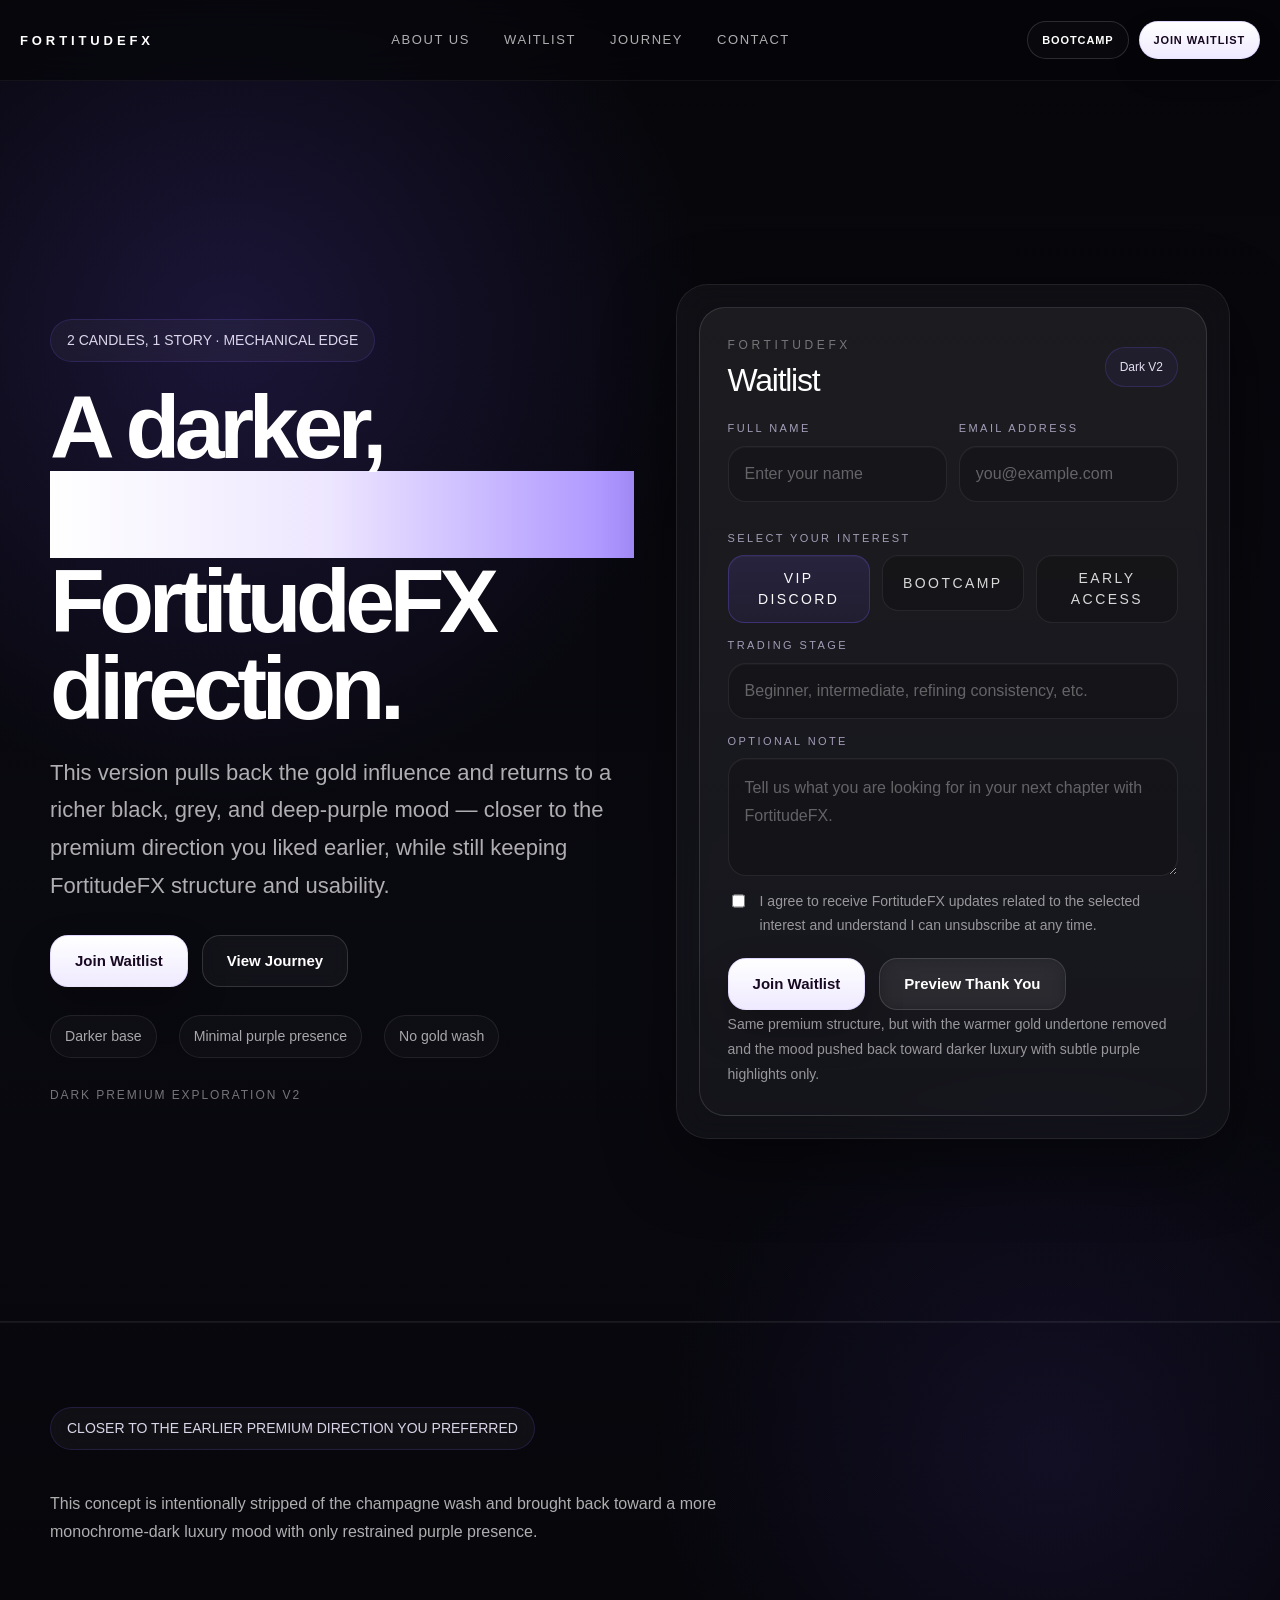
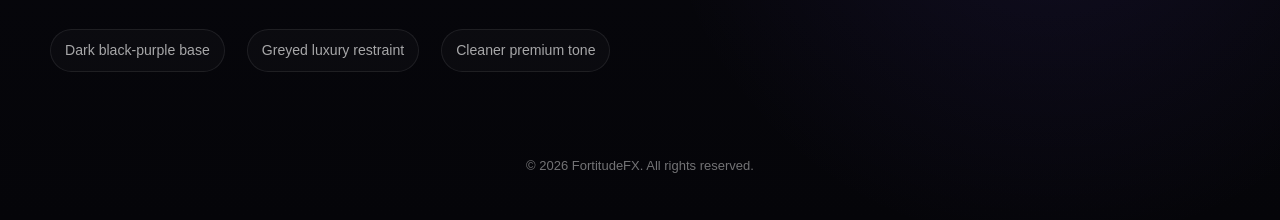
==== commit 83a543f4: "Revise contact page for waitlist emphasis Updated contact page to reflect waitlist focus and improve" ====
--- a/contact.html
+++ b/contact.html
@@ -2,179 +2,211 @@
 <html lang="en">
 <head>
   <meta charset="UTF-8" />
-  <meta name="viewport" content="width=device-width, initial-scale=1.0"/>
-  <title>FortitudeFX | Contact</title>
+  <meta name="viewport" content="width=device-width, initial-scale=1.0" />
+  <title>FortitudeFX | Waitlist</title>
   <meta name="theme-color" content="#06060a" />
+  <meta
+    name="description"
+    content="Join the FortitudeFX waitlist for VIP Discord, Bootcamp, or early access through a premium structured intake experience."
+  />
   <link rel="stylesheet" href="styles.css" />
 </head>
 <body>
 
   <nav class="nav">
-    <div class="nav-wrap">
+    <div class="container nav-wrap">
       <div class="nav-brand">
         <a href="index.html#top">FORTITUDEFX</a>
       </div>
 
       <div class="nav-center">
-        <a href="index.html#about">About</a>
-        <a href="index.html#vip">VIP</a>
-        <a href="index.html#bootcamp">Bootcamp</a>
-        <a href="index.html#faq">FAQ</a>
-        <a href="#contact">Contact</a>
+        <a href="index.html#about">About Us</a>
+        <a href="#waitlist">Waitlist</a>
+        <a href="#journey">Journey</a>
+        <a href="contact.html#contact">Contact</a>
       </div>
 
       <div class="nav-cta">
         <a class="nav-btn nav-btn-secondary" href="index.html#bootcamp">Bootcamp</a>
-        <a class="nav-btn nav-btn-primary" href="index.html#vip">VIP</a>
+        <a class="nav-btn nav-btn-primary" href="#waitlist">Join Waitlist</a>
       </div>
     </div>
   </nav>
 
-  <section class="page" id="contact">
-    <div class="page-glow"></div>
-
-    <div class="page-wrap">
-      <div class="page-left">
-        <span class="kicker">CONTACT / FORTITUDEFX</span>
-
-        <h1>Reach out with clarity and intent.</h1>
-
-        <p>
-          This is not a generic contact channel. If you're reaching out, be intentional.
-          Whether it's about Bootcamp, VIP, or your current stage in trading — clarity leads the conversation.
+  <header class="hero" id="top">
+    <div class="container hero-wrap">
+      <div>
+        <div class="pill">2 Candles, 1 story · Mechanical Edge</div>
+
+        <h1>
+          A darker,
+          <span class="gradient-text">purer premium</span>
+          FortitudeFX direction.
+        </h1>
+
+        <p class="hero-copy">
+          This version pulls back the gold influence and returns to a richer black, grey, and deep-purple mood — closer to the premium direction you liked earlier, while still keeping FortitudeFX structure and usability.
         </p>
 
-        <div class="left-meta">
-          <div class="left-meta-item">
-            <strong>Better messages get better responses</strong>
-            <span>Keep your inquiry clear, structured, and relevant to what you want from FortitudeFX.</span>
+        <div class="hero-actions">
+          <a class="btn btn-primary" href="#waitlist">Join Waitlist</a>
+          <a class="btn btn-secondary" href="#journey">View Journey</a>
+        </div>
+
+        <div class="hero-tags">
+          <span>Darker base</span>
+          <span>Minimal purple presence</span>
+          <span>No gold wash</span>
+        </div>
+
+        <div class="hero-footnote">Dark premium exploration v2</div>
+      </div>
+
+      <div class="panel-shell" id="waitlistShell">
+        <div class="panel" id="formCard">
+          <div class="panel-top">
+            <div class="panel-brand">
+              <small>FortitudeFX</small>
+              <strong>Waitlist</strong>
+            </div>
+            <div class="badge">Dark V2</div>
           </div>
 
-          <div class="left-meta-item">
-            <strong>Use the right topic</strong>
-            <span>Select VIP, Bootcamp, or General so your inquiry is routed with context.</span>
-          </div>
-
-          <div class="left-meta-item">
-            <strong>Intent matters</strong>
-            <span>This page is built for real inquiries, not generic contact noise.</span>
-          </div>
-        </div>
-
-        <a href="#contact-form" class="left-cta">
-          Continue to contact form
-          <span aria-hidden="true">→</span>
-        </a>
-      </div>
-
-      <div class="page-right">
-        <div class="form-shell" id="contact-form">
-          <div class="form-head">
-            <div class="form-brand">
-              <small>FortitudeFX</small>
-              <strong>Contact</strong>
-            </div>
-
-            <div class="form-badge">Direct Line</div>
-          </div>
-
-          <form id="contactForm">
+          <form id="waitlistForm">
+            <div class="field-row">
+              <div class="field">
+                <label class="label" for="name">Full name</label>
+                <input class="input" id="name" type="text" placeholder="Enter your name" required />
+              </div>
+
+              <div class="field">
+                <label class="label" for="email">Email address</label>
+                <input class="input" id="email" type="email" placeholder="you@example.com" required />
+              </div>
+            </div>
+
             <div class="field">
-              <label for="contact-name">Full Name</label>
-              <input id="contact-name" type="text" class="input" placeholder="Enter your name" required>
-            </div>
-
-            <div class="field">
-              <label for="contact-email">Email Address</label>
-              <input id="contact-email" type="email" class="input" placeholder="Enter your email" required>
-            </div>
-
-            <div class="field">
-              <label>Topic</label>
-
-              <div class="choice-grid">
-                <label class="choice">
-                  <input type="radio" name="topic" value="VIP" checked>
-                  <span class="select-btn">VIP</span>
+              <div class="group-label">Select your interest</div>
+              <div class="option-grid">
+                <label class="option">
+                  <input type="radio" name="interest" value="VIP Discord" checked />
+                  <span>VIP Discord</span>
                 </label>
 
-                <label class="choice">
-                  <input type="radio" name="topic" value="Bootcamp">
-                  <span class="select-btn">Bootcamp</span>
+                <label class="option">
+                  <input type="radio" name="interest" value="Bootcamp" />
+                  <span>Bootcamp</span>
                 </label>
 
-                <label class="choice">
-                  <input type="radio" name="topic" value="General">
-                  <span class="select-btn">General</span>
+                <label class="option">
+                  <input type="radio" name="interest" value="Early Access" />
+                  <span>Early Access</span>
                 </label>
               </div>
             </div>
 
             <div class="field">
-              <label for="contact-message">Your Message</label>
-              <textarea id="contact-message" class="textarea" placeholder="Write your message with clarity..." required></textarea>
+              <label class="label" for="stage">Trading stage</label>
+              <input class="input" id="stage" type="text" placeholder="Beginner, intermediate, refining consistency, etc." />
+            </div>
+
+            <div class="field">
+              <label class="label" for="message">Optional note</label>
+              <textarea class="textarea" id="message" placeholder="Tell us what you are looking for in your next chapter with FortitudeFX."></textarea>
             </div>
 
             <label class="consent">
-              <input type="checkbox" required>
-              <span>I agree to be contacted regarding my inquiry.</span>
+              <input type="checkbox" required />
+              <span>I agree to receive FortitudeFX updates related to the selected interest and understand I can unsubscribe at any time.</span>
             </label>
 
-            <div class="submit-row">
-              <button type="submit" class="submit-btn">
-                Send Message
-                <span aria-hidden="true">→</span>
-              </button>
-
-              <div class="sub-note">
-                Messages are reviewed with context and intent.
-              </div>
+            <div class="form-actions">
+              <button class="btn btn-primary" type="submit">Join Waitlist</button>
+              <button class="btn btn-secondary" type="button" id="previewThankYou">Preview Thank You</button>
+            </div>
+
+            <div class="support-copy">
+              Same premium structure, but with the warmer gold undertone removed and the mood pushed back toward darker luxury with subtle purple highlights only.
             </div>
           </form>
         </div>
 
-        <div class="thankyou-shell" id="thankyou">
-          <span class="thankyou-kicker">MESSAGE RECEIVED</span>
-
-          <h2>We’ll respond with clarity.</h2>
+        <div class="success-card" id="successCard">
+          <div class="pill" style="margin-bottom:18px;">Welcome to FortitudeFX</div>
+
+          <h3>Your next trading chapter starts with structure.</h3>
 
           <p>
-            Your message has been received. If it aligns with FortitudeFX direction and scope,
-            you will hear back with a structured response.
+            Thank you for joining the FortitudeFX waitlist. You have taken the first serious step toward a more disciplined path built on clarity, execution, and repeatable progress. We appreciate your trust and look forward to elevating your trading journey.
           </p>
 
-          <div class="thankyou-grid">
-            <div class="thankyou-item">
-              <strong>Context matters</strong>
-              <span>Clear, structured messages are prioritized.</span>
-            </div>
-
-            <div class="thankyou-item">
-              <strong>No noise</strong>
-              <span>This is not a mass-response channel.</span>
-            </div>
-
-            <div class="thankyou-item">
-              <strong>Next step</strong>
-              <span>Expect a focused and relevant reply.</span>
+          <div class="success-grid">
+            <div class="success-item">
+              <strong>Interest confirmed</strong>
+              <span>Your selected path has been captured for the right FortitudeFX follow-up.</span>
+            </div>
+
+            <div class="success-item">
+              <strong>What happens next</strong>
+              <span>You will be among the first to hear when the next opportunity opens.</span>
+            </div>
+
+            <div class="success-item">
+              <strong>Built for progress</strong>
+              <span>This is not just registration. It is the start of a more intentional trading journey.</span>
             </div>
           </div>
         </div>
       </div>
     </div>
+  </header>
+
+  <section id="about" class="section" style="padding-top:84px; padding-bottom:84px; border-top:1px solid rgba(255,255,255,0.06);">
+    <div class="container">
+      <div class="pill">Closer to the earlier premium direction you preferred</div>
+
+      <p class="hero-copy" style="margin-top:18px; max-width:760px; font-size:16px;">
+        This concept is intentionally stripped of the champagne wash and brought back toward a more monochrome-dark luxury mood with only restrained purple presence.
+      </p>
+    </div>
   </section>
 
+  <section id="journey" class="section" style="padding-top:0; padding-bottom:84px;">
+    <div class="container">
+      <div class="hero-tags" style="margin-top:0;">
+        <span>Dark black-purple base</span>
+        <span>Greyed luxury restraint</span>
+        <span>Cleaner premium tone</span>
+      </div>
+    </div>
+  </section>
+
+  <section id="contact" style="padding:0 0 44px;">
+    <div class="container" style="color:rgba(255,255,255,0.44); font-size:13px; text-align:center;">
+      © 2026 FortitudeFX. All rights reserved.
+    </div>
+  </section>
+
   <script>
-    const form = document.getElementById('contactForm');
-    const formShell = document.getElementById('contact-form');
-    const thankyou = document.getElementById('thankyou');
-
-    form.addEventListener('submit', function (e) {
-      e.preventDefault();
-      formShell.style.display = 'none';
-      thankyou.classList.add('show');
+    const form = document.getElementById('waitlistForm');
+    const formCard = document.getElementById('formCard');
+    const successCard = document.getElementById('successCard');
+    const previewThankYou = document.getElementById('previewThankYou');
+
+    function showThankYou() {
+      formCard.style.display = 'none';
+      successCard.classList.add('show');
+      successCard.scrollIntoView({ behavior: 'smooth', block: 'start' });
+    }
+
+    form.addEventListener('submit', function (event) {
+      event.preventDefault();
+      showThankYou();
+    });
+
+    previewThankYou.addEventListener('click', function () {
+      showThankYou();
     });
   </script>
-
 </body>
 </html>
--- a/styles.css
+++ b/styles.css
@@ -6,9 +6,11 @@
   --text: #ffffff;
   --muted: rgba(255,255,255,0.68);
   --muted-2: rgba(255,255,255,0.58);
+  --soft: rgba(255,255,255,0.56);
 
   --border: rgba(255,255,255,0.08);
   --border-soft: rgba(255,255,255,0.05);
+  --border-strong: rgba(255,255,255,0.12);
 
   --accent: #7a5cff;
   --accent-soft: rgba(122, 92, 255, 0.12);
@@ -19,12 +21,15 @@
 
   --shadow: 0 16px 55px rgba(0,0,0,0.32);
   --shadow-lg: 0 20px 70px rgba(0,0,0,0.38);
+  --shadow-xl: 0 24px 72px rgba(0,0,0,0.44);
 
   --radius-xl: 32px;
   --radius-lg: 26px;
   --radius-md: 22px;
+  --radius-sm: 18px;
 
   --max: 1180px;
+  --nav-max: 1240px;
 }
 
 * {
@@ -39,6 +44,7 @@
   margin: 0;
   font-family: Arial, Helvetica, sans-serif;
   color: var(--text);
+  line-height: 1.5;
   background:
     radial-gradient(circle at 18% 18%, rgba(120, 86, 255, 0.18), transparent 26%),
     radial-gradient(circle at 82% 80%, rgba(120, 86, 255, 0.1), transparent 22%),
@@ -69,6 +75,13 @@
   display: block;
 }
 
+.container,
+.section-wrap,
+.page-wrap {
+  width: min(var(--max), calc(100% - 40px));
+  margin: 0 auto;
+}
+
 .nav {
   position: fixed;
   top: 0;
@@ -80,7 +93,7 @@
 }
 
 .nav-wrap {
-  max-width: 1240px;
+  max-width: var(--nav-max);
   margin: 0 auto;
   width: calc(100% - 40px);
   display: grid;
@@ -150,9 +163,9 @@
 
 .nav-btn-primary {
   border: 1px solid var(--accent-line);
-  background: linear-gradient(180deg, rgba(122, 92, 255, 0.14), rgba(122, 92, 255, 0.05));
-  color: #efe9ff;
-  box-shadow: inset 0 1px 0 rgba(255,255,255,0.06);
+  background: linear-gradient(180deg, #ffffff 0%, #efeaff 100%);
+  color: #160620;
+  box-shadow: 0 14px 30px rgba(0,0,0,0.16);
 }
 
 .nav-btn-secondary {
@@ -165,13 +178,6 @@
   position: relative;
   padding: 120px 24px;
   overflow: visible;
-}
-
-.section-wrap {
-  position: relative;
-  z-index: 1;
-  max-width: var(--max);
-  margin: 0 auto;
 }
 
 .section-divider {
@@ -209,27 +215,96 @@
 }
 
 .hero {
+  position: relative;
+  overflow: hidden;
   padding-top: 148px;
   padding-bottom: 110px;
-}
-
-.hero-glow {
+  border-bottom: 1px solid var(--border);
+  margin-top: 80px;
+}
+
+.hero::before {
+  content: "";
   position: absolute;
+  inset: 0;
+  opacity: 0.12;
+  background-image:
+    linear-gradient(rgba(255,255,255,0.04) 1px, transparent 1px),
+    linear-gradient(90deg, rgba(255,255,255,0.04) 1px, transparent 1px);
+  background-size: 40px 40px;
+  pointer-events: none;
+}
+
+.hero-glow,
+.hero::after,
+.page-glow {
+  position: absolute;
+  border-radius: 50%;
+  pointer-events: none;
+}
+
+.hero-glow,
+.hero::after {
   width: 620px;
   height: 620px;
-  border-radius: 50%;
   background: radial-gradient(circle, rgba(122, 92, 255, 0.15), transparent 64%);
   top: -180px;
   right: -120px;
   filter: blur(16px);
-  pointer-events: none;
-}
-
-.hero-grid {
+}
+
+.page {
+  position: relative;
+  padding: 128px 24px 90px;
+  overflow: hidden;
+}
+
+.page-glow {
+  width: 680px;
+  height: 680px;
+  background: radial-gradient(circle, rgba(122, 92, 255, 0.15), transparent 64%);
+  top: -210px;
+  right: -140px;
+  filter: blur(16px);
+}
+
+.hero-grid,
+.hero-wrap {
   display: grid;
   grid-template-columns: 1fr 0.95fr;
   gap: 42px;
   align-items: center;
+}
+
+.hero-wrap {
+  min-height: 92vh;
+  padding: 56px 0 72px;
+  position: relative;
+}
+
+.split-section,
+.page-wrap {
+  display: grid;
+  grid-template-columns: 0.95fr 1.1fr;
+  gap: 56px;
+  align-items: start;
+  position: relative;
+  z-index: 1;
+}
+
+.kicker,
+.pill,
+.label,
+.group-label,
+.field label,
+.thankyou-kicker,
+.week,
+.panel-brand small,
+.form-brand small,
+.glass-card .tiny,
+.faq-num,
+.info-card .num {
+  text-transform: uppercase;
 }
 
 .kicker {
@@ -237,8 +312,21 @@
   margin-bottom: 18px;
   font-size: 11px;
   letter-spacing: 0.22em;
-  text-transform: uppercase;
   color: var(--accent-text);
+}
+
+.pill {
+  display: inline-flex;
+  align-items: center;
+  gap: 10px;
+  padding: 10px 16px;
+  border: 1px solid rgba(122, 92, 255, 0.18);
+  background: rgba(255,255,255,0.04);
+  border-radius: 999px;
+  backdrop-filter: blur(10px);
+  color: rgba(241, 234, 255, 0.9);
+  font-size: 14px;
+  margin-bottom: 22px;
 }
 
 h1 {
@@ -251,70 +339,53 @@
   overflow: visible;
 }
 
-.gradient {
-  background: linear-gradient(90deg, #ffffff 0%, #ece4ff 55%, #9f86ff 100%);
+.hero h1 {
+  max-width: 780px;
+}
+
+.gradient,
+.gradient-text {
   -webkit-background-clip: text;
   background-clip: text;
   color: transparent;
+}
+
+.gradient {
+  background: linear-gradient(90deg, #ffffff 0%, #ece4ff 55%, #9f86ff 100%);
   display: inline-block;
 }
 
+.gradient-text {
+  display: block;
+  background: linear-gradient(90deg, #ffffff 0%, #ede6ff 48%, #a88fff 100%);
+}
+
 .hero-copy {
-  margin: 0;
-  max-width: 580px;
-  font-size: 1.05rem;
-  line-height: 1.9;
+  margin: 22px 0 0;
+  max-width: 650px;
+  font-size: clamp(18px, 2vw, 22px);
+  line-height: 1.72;
   color: var(--muted);
 }
 
-.hero-actions {
+.hero-actions,
+.hero-tags,
+.form-actions,
+.submit-row {
   display: flex;
   flex-wrap: wrap;
   gap: 14px;
+}
+
+.hero-actions {
   margin-top: 30px;
 }
 
-.btn {
-  display: inline-flex;
-  align-items: center;
-  justify-content: center;
-  gap: 10px;
-  min-height: 52px;
-  padding: 0 20px;
-  border-radius: 999px;
-  font-size: 0.95rem;
-  transition: transform 0.28s ease, box-shadow 0.28s ease, border-color 0.28s ease;
-  box-shadow: inset 0 1px 0 rgba(255,255,255,0.05);
-}
-
-.btn:hover {
-  transform: translateY(-2px);
-}
-
-.btn-primary {
-  border: 1px solid var(--accent-line);
-  background: linear-gradient(180deg, rgba(122, 92, 255, 0.12), rgba(122, 92, 255, 0.04));
-  color: #efe9ff;
-}
-
-.btn-primary:hover {
-  border-color: var(--accent-line-strong);
-  box-shadow:
-    0 12px 36px rgba(76, 41, 168, 0.24),
-    inset 0 1px 0 rgba(255,255,255,0.08);
-}
-
-.btn-secondary {
-  border: 1px solid rgba(255,255,255,0.12);
-  background: rgba(255,255,255,0.03);
-  color: white;
-}
-
 .hero-tags {
-  display: flex;
-  flex-wrap: wrap;
-  gap: 12px;
-  margin-top: 26px;
+  gap: 22px;
+  margin-top: 28px;
+  color: rgba(255,255,255,0.58);
+  font-size: 14px;
 }
 
 .hero-tags span {
@@ -328,6 +399,65 @@
   font-size: 0.88rem;
 }
 
+.hero-footnote {
+  margin-top: 28px;
+  color: rgba(255,255,255,0.44);
+  font-size: 12px;
+  letter-spacing: 0.16em;
+  text-transform: uppercase;
+}
+
+.btn,
+.submit-btn {
+  display: inline-flex;
+  align-items: center;
+  justify-content: center;
+  gap: 10px;
+  min-height: 52px;
+  padding: 0 24px;
+  border-radius: 18px;
+  font-weight: 700;
+  font-size: 15px;
+  transition: transform 0.2s ease, background 0.2s ease, border-color 0.2s ease, box-shadow 0.2s ease;
+  border: 1px solid transparent;
+  cursor: pointer;
+}
+
+.btn:hover,
+.submit-btn:hover {
+  transform: translateY(-1px);
+}
+
+.btn-primary,
+.submit-btn {
+  border: 1px solid var(--accent-line);
+  background: linear-gradient(180deg, #ffffff 0%, #efeaff 100%);
+  color: #180922;
+  box-shadow: 0 18px 40px rgba(0,0,0,0.24);
+}
+
+.btn-secondary {
+  background: rgba(255,255,255,0.04);
+  color: #ffffff;
+  border-color: rgba(255,255,255,0.14);
+  backdrop-filter: blur(8px);
+}
+
+.hero-panel,
+.panel-shell,
+.glass-card,
+.faq-card,
+.vip-card,
+.week-card,
+.cta-shell,
+.form-shell,
+.thankyou-shell,
+.info-card,
+.success-card {
+  position: relative;
+  overflow: hidden;
+}
+
 .hero-panel,
 .glass-card,
 .faq-card,
@@ -337,13 +467,11 @@
 .form-shell,
 .thankyou-shell,
 .info-card {
-  position: relative;
   border: 1px solid rgba(255,255,255,0.08);
   background: linear-gradient(180deg, rgba(255,255,255,0.04), rgba(255,255,255,0.018));
   box-shadow:
     0 16px 55px rgba(0,0,0,0.32),
     inset 0 1px 0 rgba(255,255,255,0.05);
-  overflow: hidden;
 }
 
 .hero-panel::after,
@@ -363,6 +491,30 @@
   pointer-events: none;
 }
 
+.panel-shell {
+  position: relative;
+  width: 100%;
+  max-width: 560px;
+  margin-left: auto;
+  padding: 22px;
+  border: 1px solid var(--border);
+  border-radius: var(--radius-xl);
+  background: rgba(255,255,255,0.035);
+  backdrop-filter: blur(18px);
+  box-shadow: var(--shadow-xl);
+}
+
+.panel,
+.success-card {
+  border: 1px solid var(--border-strong);
+  border-radius: 26px;
+  background: linear-gradient(180deg, rgba(255,255,255,0.055), rgba(255,255,255,0.02));
+}
+
+.panel {
+  padding: 28px;
+}
+
 .hero-panel,
 .form-shell {
   border-radius: 30px;
@@ -377,37 +529,38 @@
   align-items: center;
   justify-content: space-between;
   gap: 18px;
-  margin-bottom: 20px;
+  margin-bottom: 22px;
 }
 
 .panel-brand small,
 .form-brand small {
   display: block;
-  font-size: 11px;
-  letter-spacing: 0.24em;
-  text-transform: uppercase;
-  color: rgba(196, 181, 253, 0.82);
+  font-size: 12px;
+  letter-spacing: 0.3em;
+  color: rgba(255,255,255,0.4);
   margin-bottom: 10px;
 }
 
 .panel-brand strong,
 .form-brand strong {
-  font-size: 2rem;
+  font-size: 32px;
   line-height: 1;
   letter-spacing: -0.04em;
   font-weight: 500;
 }
 
 .panel-badge,
-.form-badge {
+.form-badge,
+.badge {
   display: inline-flex;
   align-items: center;
   padding: 10px 14px;
   border-radius: 999px;
-  border: 1px solid var(--accent-line);
-  background: linear-gradient(180deg, rgba(122, 92, 255, 0.12), rgba(122, 92, 255, 0.04));
-  color: #efe9ff;
-  font-size: 0.82rem;
+  font-size: 12px;
+  white-space: nowrap;
+  color: rgba(241,234,255,0.94);
+  border: 1px solid rgba(122, 92, 255, 0.2);
+  background: rgba(122, 92, 255, 0.06);
 }
 
 .benefit-list {
@@ -427,13 +580,36 @@
   line-height: 1.65;
 }
 
+.mini-grid,
+.option-grid,
+.success-grid,
+.thankyou-grid,
+.info-grid {
+  position: relative;
+  z-index: 1;
+  display: grid;
+  gap: 12px;
+}
+
 .mini-grid {
-  position: relative;
-  z-index: 1;
-  display: grid;
   grid-template-columns: repeat(3, 1fr);
-  gap: 12px;
   margin-top: 20px;
+}
+
+.option-grid {
+  grid-template-columns: repeat(3, 1fr);
+}
+
+.success-grid,
+.thankyou-grid,
+.info-grid {
+  grid-template-columns: repeat(3, 1fr);
+  margin-top: 24px;
+}
+
+.info-grid {
+  gap: 18px;
+  margin-top: 0;
 }
 
 .mini-card {
@@ -458,7 +634,8 @@
 .section-head h2,
 .split-section h2,
 .page-left h1,
-.thankyou-shell h2 {
+.thankyou-shell h2,
+.success-card h3 {
   margin: 10px 0 0;
   font-size: clamp(2.8rem, 5vw, 5rem);
   line-height: 0.94;
@@ -468,10 +645,17 @@
   max-width: 620px;
 }
 
+.success-card h3 {
+  max-width: 12ch;
+  margin: 0;
+}
+
 .section-head p,
 .sticky-left p,
 .page-left p,
-.thankyou-shell p {
+.thankyou-shell p,
+.success-card p,
+.support-copy {
   margin: 0;
   max-width: 560px;
   font-size: 1rem;
@@ -479,6 +663,13 @@
   color: var(--muted);
 }
 
+.support-copy {
+  margin-top: 2px;
+  color: var(--soft);
+  font-size: 14px;
+  line-height: 1.8;
+}
+
 .two-grid {
   display: grid;
   grid-template-columns: repeat(2, 1fr);
@@ -495,7 +686,6 @@
   z-index: 1;
   font-size: 0.78rem;
   letter-spacing: 0.22em;
-  text-transform: uppercase;
   color: rgba(196,181,253,0.82);
   margin-bottom: 14px;
 }
@@ -526,14 +716,6 @@
   color: var(--accent);
 }
 
-.split-section,
-.page-wrap {
-  display: grid;
-  grid-template-columns: 0.95fr 1.1fr;
-  gap: 56px;
-  align-items: start;
-}
-
 .sticky-left,
 .page-left {
   position: sticky;
@@ -541,31 +723,6 @@
   padding-top: 6px;
 }
 
-.page {
-  position: relative;
-  padding: 128px 24px 90px;
-  overflow: hidden;
-}
-
-.page-glow {
-  position: absolute;
-  width: 680px;
-  height: 680px;
-  border-radius: 50%;
-  background: radial-gradient(circle, rgba(122, 92, 255, 0.15), transparent 64%);
-  top: -210px;
-  right: -140px;
-  filter: blur(16px);
-  pointer-events: none;
-}
-
-.page-wrap {
-  position: relative;
-  z-index: 1;
-  max-width: 1180px;
-  margin: 0 auto;
-}
-
 .left-meta {
   display: grid;
   gap: 14px;
@@ -573,7 +730,9 @@
   max-width: 500px;
 }
 
-.left-meta-item {
+.left-meta-item,
+.success-item,
+.thankyou-item {
   border: 1px solid rgba(255,255,255,0.08);
   background: linear-gradient(180deg, rgba(255,255,255,0.03), rgba(255,255,255,0.015));
   border-radius: 18px;
@@ -581,7 +740,9 @@
   box-shadow: inset 0 1px 0 rgba(255,255,255,0.04);
 }
 
-.left-meta-item strong {
+.left-meta-item strong,
+.success-item strong,
+.thankyou-item strong {
   display: block;
   margin-bottom: 7px;
   font-size: 0.96rem;
@@ -589,7 +750,9 @@
   font-weight: 500;
 }
 
-.left-meta-item span {
+.left-meta-item span,
+.success-item span,
+.thankyou-item span {
   display: block;
   color: var(--muted);
   line-height: 1.75;
@@ -660,8 +823,7 @@
 .faq-card h3,
 .vip-card h3,
 .week-card h3,
-.info-card h3,
-.thankyou-item strong {
+.info-card h3 {
   position: relative;
   z-index: 1;
   margin: 0 0 12px;
@@ -675,8 +837,7 @@
 .faq-card p,
 .vip-card p,
 .week-card p,
-.info-card p,
-.thankyou-item span {
+.info-card p {
   position: relative;
   z-index: 1;
   margin: 0;
@@ -726,7 +887,6 @@
   z-index: 1;
   font-size: 0.82rem;
   letter-spacing: 0.22em;
-  text-transform: uppercase;
   color: rgba(196,181,253,0.82);
   margin-bottom: 12px;
 }
@@ -797,39 +957,41 @@
   margin-bottom: 14px;
 }
 
+.field-row,
 .field-grid {
   position: relative;
   z-index: 1;
   display: grid;
   grid-template-columns: 1fr 1fr;
-  gap: 14px;
+  gap: 12px;
   margin-bottom: 14px;
 }
 
+.label,
+.group-label,
 .field label {
   font-size: 11px;
-  letter-spacing: 0.18em;
-  text-transform: uppercase;
-  color: rgba(196, 181, 253, 0.85);
+  letter-spacing: 0.22em;
+  color: rgba(230,220,255,0.68);
 }
 
 .input,
 .textarea,
 .select-btn {
   width: 100%;
-  border: 1px solid rgba(255,255,255,0.08);
-  background: rgba(255,255,255,0.022);
-  border-radius: 16px;
   color: white;
   font: inherit;
   outline: none;
-  transition: transform 0.24s ease, border-color 0.24s ease, box-shadow 0.24s ease, background 0.24s ease;
-  box-shadow: inset 0 1px 0 rgba(255,255,255,0.03);
+  transition: transform 0.22s ease, border-color 0.22s ease, background 0.22s ease, box-shadow 0.22s ease;
 }
 
 .input,
 .textarea {
+  border: 1px solid var(--border);
+  background: rgba(0,0,0,0.16);
+  border-radius: 18px;
   padding: 15px 16px;
+  box-shadow: inset 0 1px 0 rgba(255,255,255,0.03);
 }
 
 .input::placeholder,
@@ -840,107 +1002,80 @@
 .input:focus,
 .textarea:focus {
   transform: translateY(-1px);
-  border-color: var(--accent-line);
-  background: rgba(255,255,255,0.03);
-  box-shadow: 0 0 0 1px rgba(122,92,255,0.15);
+  border-color: rgba(122,92,255,0.30);
+  background: rgba(255,255,255,0.055);
+  box-shadow: 0 0 0 4px rgba(122,92,255,0.08);
 }
 
 .textarea {
-  min-height: 130px;
+  min-height: 118px;
   resize: vertical;
   line-height: 1.75;
 }
 
-.choice-grid {
-  position: relative;
-  z-index: 1;
-  display: grid;
-  grid-template-columns: repeat(3, 1fr);
-  gap: 12px;
-  margin-bottom: 18px;
-}
-
 .choice {
   position: relative;
 }
 
-.choice input {
+.choice input,
+.option input {
   position: absolute;
   inset: 0;
   opacity: 0;
   cursor: pointer;
 }
 
-.select-btn {
+.select-btn,
+.option span {
   display: flex;
   align-items: center;
   justify-content: center;
   min-height: 56px;
-  padding: 12px 14px;
+  border: 1px solid var(--border);
+  background: rgba(0,0,0,0.18);
+  border-radius: 16px;
+  padding: 12px;
   text-align: center;
-  font-size: 0.92rem;
-  color: rgba(255,255,255,0.82);
-}
-
-.choice input:checked + .select-btn {
-  border-color: var(--accent-line);
-  background: linear-gradient(180deg, rgba(122, 92, 255, 0.14), rgba(122, 92, 255, 0.05));
-  color: #efe9ff;
-  box-shadow: inset 0 1px 0 rgba(255,255,255,0.05);
+  color: rgba(255,255,255,0.84);
+  font-size: 14px;
+  box-shadow: inset 0 1px 0 rgba(255,255,255,0.02);
+}
+
+.choice:hover .select-btn,
+.option:hover span {
+  transform: translateY(-1px);
+  border-color: rgba(122,92,255,0.22);
+  background: rgba(255,255,255,0.06);
+}
+
+.choice input:checked + .select-btn,
+.option input:checked + span {
+  border-color: rgba(122,92,255,0.28);
+  background: linear-gradient(180deg, rgba(122,92,255,0.14), rgba(122,92,255,0.08));
+  color: rgba(255,255,255,0.98);
+  box-shadow: inset 0 1px 0 rgba(255,255,255,0.03);
 }
 
 .consent {
-  position: relative;
-  z-index: 1;
   display: flex;
   gap: 12px;
   align-items: flex-start;
-  margin-top: 6px;
+  color: var(--soft);
+  font-size: 14px;
+  line-height: 1.7;
+  margin-top: 2px;
   margin-bottom: 20px;
-  color: var(--muted);
-  font-size: 0.94rem;
-  line-height: 1.8;
 }
 
 .consent input {
   width: 18px;
   height: 18px;
-  margin-top: 3px;
+  margin-top: 2px;
   accent-color: #7a5cff;
 }
 
 .submit-row {
-  position: relative;
-  z-index: 1;
-  display: flex;
-  flex-wrap: wrap;
-  gap: 12px;
-  align-items: center;
-}
-
-.submit-btn {
-  display: inline-flex;
-  align-items: center;
-  justify-content: center;
-  gap: 10px;
-  min-height: 54px;
-  padding: 0 22px;
-  border-radius: 999px;
-  border: 1px solid var(--accent-line);
-  background: linear-gradient(180deg, rgba(122, 92, 255, 0.12), rgba(122, 92, 255, 0.04));
-  color: #efe9ff;
-  font-size: 0.95rem;
-  cursor: pointer;
-  transition: transform 0.28s ease, box-shadow 0.28s ease, border-color 0.28s ease;
-  box-shadow: inset 0 1px 0 rgba(255,255,255,0.06);
-}
-
-.submit-btn:hover {
-  transform: translateY(-2px);
-  border-color: var(--accent-line-strong);
-  box-shadow:
-    0 12px 36px rgba(76, 41, 168, 0.24),
-    inset 0 1px 0 rgba(255,255,255,0.08);
+  margin-top: 2px;
 }
 
 .sub-note {
@@ -952,62 +1087,28 @@
   max-width: 280px;
 }
 
+.success-card,
 .thankyou-shell {
   display: none;
-  padding: 34px 30px 32px;
-  border-radius: 26px;
-}
-
+  padding: 30px;
+}
+
+.success-card.show,
 .thankyou-shell.show {
   display: block;
 }
 
-.thankyou-kicker {
-  position: relative;
-  z-index: 1;
-  display: inline-block;
-  margin-bottom: 18px;
-  font-size: 11px;
-  letter-spacing: 0.22em;
-  text-transform: uppercase;
-  color: var(--accent-text);
-}
-
-.thankyou-grid,
-.info-grid {
-  position: relative;
-  z-index: 1;
-  display: grid;
-  grid-template-columns: repeat(3, 1fr);
-  gap: 14px;
-  margin-top: 24px;
-}
-
-.info-grid {
-  gap: 18px;
-  margin-top: 0;
+.success-card p {
+  margin: 18px 0 0;
+  max-width: 620px;
+  color: var(--soft);
+  line-height: 1.8;
+  font-size: 15px;
 }
 
 .info-card {
   border-radius: 26px;
   padding: 22px;
-}
-
-.info-card .num {
-  position: relative;
-  z-index: 1;
-  font-size: 0.9rem;
-  color: rgba(196, 181, 253, 0.88);
-  letter-spacing: 0.16em;
-  margin-bottom: 14px;
-}
-
-.thankyou-item {
-  border: 1px solid rgba(255,255,255,0.08);
-  background: rgba(255,255,255,0.022);
-  border-radius: 18px;
-  padding: 16px 18px;
-  box-shadow: inset 0 1px 0 rgba(255,255,255,0.03);
 }
 
 footer {
@@ -1017,16 +1118,28 @@
   text-align: center;
 }
 
-@media (max-width: 1080px) {
+@media (max-width: 1100px) {
   .hero-grid,
+  .hero-wrap,
   .split-section,
   .page-wrap,
   .section-head,
   .two-grid,
   .cta-grid,
+  .success-grid,
   .thankyou-grid,
   .info-grid {
     grid-template-columns: 1fr;
+  }
+
+  .hero-wrap {
+    min-height: auto;
+    padding: 72px 0;
+  }
+
+  .panel-shell {
+    margin: 0;
+    max-width: 100%;
   }
 
   .sticky-left,
@@ -1044,8 +1157,12 @@
 @media (max-width: 820px) {
   .vip-grid,
   .bootcamp-grid,
+  .field-row,
   .field-grid,
-  .choice-grid {
+  .option-grid,
+  .success-grid,
+  .thankyou-grid,
+  .info-grid {
     grid-template-columns: 1fr;
   }
 
@@ -1055,17 +1172,11 @@
   }
 }
 
-@media (max-width: 768px) {
-  .section {
-    padding: 96px 18px;
-  }
-
-  .hero {
-    padding-top: 148px;
-  }
-
-  .page {
-    padding: 138px 18px 72px;
+@media (max-width: 720px) {
+  .container,
+  .section-wrap,
+  .page-wrap {
+    width: min(var(--max), calc(100% - 24px));
   }
 
   .nav-wrap {
@@ -1077,7 +1188,10 @@
 
   .nav-center,
   .nav-cta,
-  .hero-actions {
+  .hero-actions,
+  .hero-tags,
+  .form-actions,
+  .submit-row {
     justify-content: flex-start;
     flex-wrap: wrap;
   }
@@ -1086,6 +1200,17 @@
     gap: 14px;
   }
 
+  .hero {
+    margin-top: 132px;
+  }
+
+  .hero-tags {
+    gap: 10px;
+    flex-direction: column;
+  }
+
+  .panel-shell,
+  .panel,
   .hero-panel,
   .glass-card,
   .faq-card,
@@ -1094,12 +1219,14 @@
   .cta-shell,
   .form-shell,
   .thankyou-shell,
-  .info-card {
-    padding: 24px 20px;
+  .info-card,
+  .success-card {
+    padding: 22px;
     border-radius: 22px;
   }
 
-  .mini-grid {
-    grid-template-columns: 1fr;
-  }
-}
+  .btn,
+  .submit-btn {
+    width: 100%;
+  }
+}
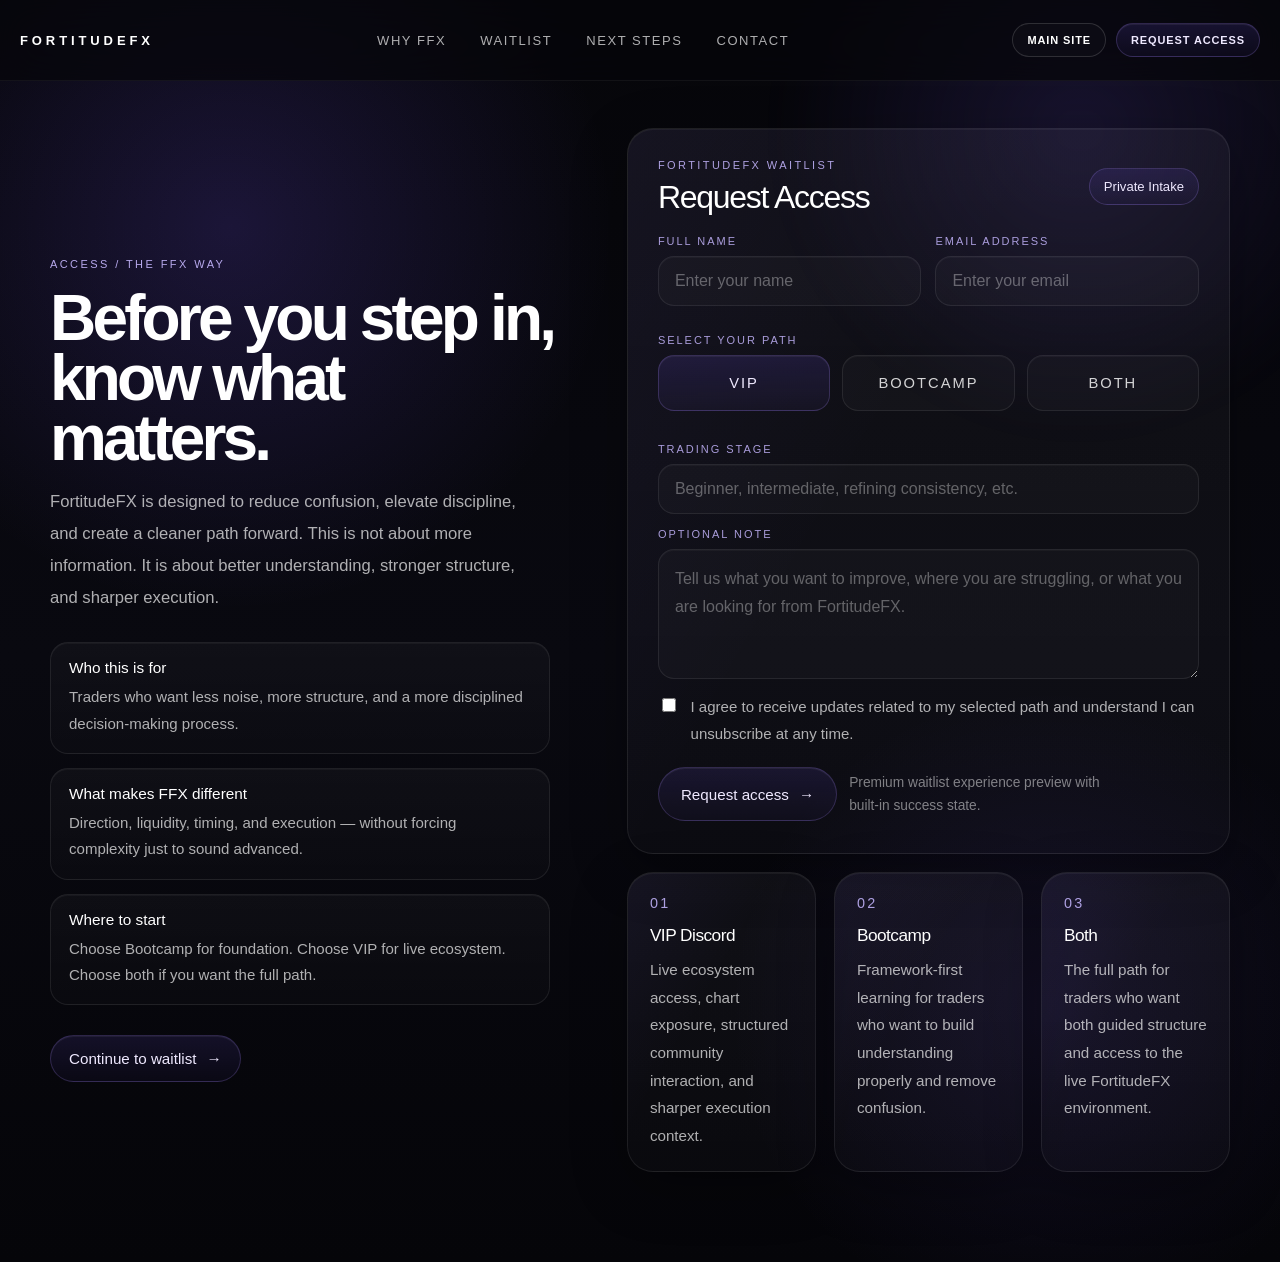
==== commit 5d60c244: "Revise contact page for V4 launch Updated title and added custom styles for improved design. Modifie" ====
--- a/contact.html
+++ b/contact.html
@@ -3,209 +3,843 @@
 <head>
   <meta charset="UTF-8" />
   <meta name="viewport" content="width=device-width, initial-scale=1.0" />
-  <title>FortitudeFX | Waitlist</title>
+  <title>FortitudeFX | Waitlist V4</title>
   <meta name="theme-color" content="#06060a" />
-  <meta
-    name="description"
-    content="Join the FortitudeFX waitlist for VIP Discord, Bootcamp, or early access through a premium structured intake experience."
-  />
-  <link rel="stylesheet" href="styles.css" />
+  <style>
+    :root {
+      --bg-1: #06060a;
+      --bg-2: #090910;
+      --bg-3: #050509;
+      --panel: rgba(255,255,255,0.04);
+      --panel-2: rgba(255,255,255,0.018);
+      --border: rgba(255,255,255,0.08);
+      --text: #ffffff;
+      --muted: rgba(255,255,255,0.68);
+      --accent: #7a5cff;
+      --accent-line: rgba(167, 139, 250, 0.22);
+      --accent-line-strong: rgba(167, 139, 250, 0.38);
+      --accent-text: rgba(196, 181, 253, 0.92);
+      --shadow: 0 16px 55px rgba(0,0,0,0.32);
+      --shadow-lg: 0 20px 70px rgba(0,0,0,0.38);
+      --radius-xl: 32px;
+      --radius-lg: 26px;
+      --max: 1180px;
+    }
+
+    * { box-sizing: border-box; }
+    html { scroll-behavior: smooth; }
+
+    body {
+      margin: 0;
+      font-family: Arial, Helvetica, sans-serif;
+      color: var(--text);
+      background:
+        radial-gradient(circle at 18% 18%, rgba(120, 86, 255, 0.18), transparent 26%),
+        radial-gradient(circle at 82% 80%, rgba(120, 86, 255, 0.1), transparent 22%),
+        linear-gradient(180deg, #06060a 0%, #090910 52%, #050509 100%);
+      overflow-x: hidden;
+    }
+
+    body::before {
+      content: "";
+      position: fixed;
+      inset: 0;
+      background:
+        linear-gradient(to right, rgba(255,255,255,0.03) 1px, transparent 1px),
+        linear-gradient(to bottom, rgba(255,255,255,0.02) 1px, transparent 1px);
+      background-size: 110px 110px;
+      mask-image: radial-gradient(circle at center, rgba(0,0,0,0.75), transparent 82%);
+      opacity: 0.16;
+      pointer-events: none;
+    }
+
+    a { color: inherit; text-decoration: none; }
+
+    .nav {
+      position: fixed;
+      top: 0;
+      width: 100%;
+      z-index: 1000;
+      background: rgba(6, 6, 10, 0.72);
+      backdrop-filter: blur(18px);
+      border-bottom: 1px solid rgba(255,255,255,0.05);
+    }
+
+    .nav-wrap {
+      max-width: 1240px;
+      margin: 0 auto;
+      width: calc(100% - 40px);
+      display: grid;
+      grid-template-columns: auto 1fr auto;
+      align-items: center;
+      height: 80px;
+      gap: 18px;
+    }
+
+    .nav-brand a {
+      font-size: 13px;
+      letter-spacing: 0.3em;
+      text-transform: uppercase;
+      font-weight: 700;
+    }
+
+    .nav-center {
+      display: flex;
+      justify-content: center;
+      gap: 34px;
+    }
+
+    .nav-center a {
+      font-size: 13px;
+      letter-spacing: 0.12em;
+      text-transform: uppercase;
+      color: rgba(255,255,255,0.68);
+      position: relative;
+    }
+
+    .nav-center a::after {
+      content: "";
+      position: absolute;
+      bottom: -6px;
+      left: 0;
+      width: 100%;
+      height: 1px;
+      background: rgba(255,255,255,0.9);
+      transform: scaleX(0);
+      transition: 0.24s;
+    }
+
+    .nav-center a:hover::after { transform: scaleX(1); }
+    .nav-center a:hover { color: white; }
+
+    .nav-cta {
+      display: flex;
+      gap: 10px;
+    }
+
+    .nav-btn {
+      display: inline-flex;
+      align-items: center;
+      justify-content: center;
+      padding: 10px 14px;
+      border-radius: 999px;
+      font-size: 11px;
+      letter-spacing: 0.08em;
+      text-transform: uppercase;
+      font-weight: 700;
+    }
+
+    .nav-btn-primary {
+      border: 1px solid var(--accent-line);
+      background: linear-gradient(180deg, rgba(122, 92, 255, 0.14), rgba(122, 92, 255, 0.05));
+      color: #efe9ff;
+      box-shadow: inset 0 1px 0 rgba(255,255,255,0.06);
+    }
+
+    .nav-btn-secondary {
+      border: 1px solid rgba(255,255,255,0.14);
+      background: rgba(255,255,255,0.02);
+      color: white;
+    }
+
+    .page {
+      position: relative;
+      padding: 128px 24px 90px;
+      overflow: hidden;
+    }
+
+    .page-glow {
+      position: absolute;
+      width: 680px;
+      height: 680px;
+      border-radius: 50%;
+      background: radial-gradient(circle, rgba(122, 92, 255, 0.15), transparent 64%);
+      top: -210px;
+      right: -140px;
+      filter: blur(16px);
+      pointer-events: none;
+    }
+
+    .page-wrap {
+      position: relative;
+      z-index: 1;
+      max-width: 1180px;
+      margin: 0 auto;
+      display: grid;
+      grid-template-columns: 0.95fr 1.1fr;
+      gap: 56px;
+      align-items: start;
+    }
+
+    .page-left {
+      position: sticky;
+      top: 120px;
+      padding-top: 6px;
+    }
+
+    .kicker {
+      display: inline-block;
+      margin-bottom: 18px;
+      font-size: 11px;
+      letter-spacing: 0.22em;
+      text-transform: uppercase;
+      color: var(--accent-text);
+    }
+
+    .page-left h1 {
+      margin: 0 0 18px;
+      font-size: clamp(2.5rem, 5vw, 5rem);
+      line-height: 0.94;
+      letter-spacing: -0.06em;
+      font-weight: 600;
+      color: #ffffff;
+      max-width: 560px;
+    }
+
+    .page-left p {
+      margin: 0;
+      max-width: 490px;
+      font-size: 1.04rem;
+      line-height: 1.92;
+      color: var(--muted);
+    }
+
+    .left-meta {
+      display: grid;
+      gap: 14px;
+      margin-top: 28px;
+      max-width: 500px;
+    }
+
+    .left-meta-item {
+      border: 1px solid rgba(255,255,255,0.08);
+      background: linear-gradient(180deg, rgba(255,255,255,0.03), rgba(255,255,255,0.015));
+      border-radius: 18px;
+      padding: 16px 18px;
+      box-shadow: inset 0 1px 0 rgba(255,255,255,0.04);
+    }
+
+    .left-meta-item strong {
+      display: block;
+      margin-bottom: 7px;
+      font-size: 0.96rem;
+      color: white;
+      font-weight: 500;
+    }
+
+    .left-meta-item span {
+      display: block;
+      color: var(--muted);
+      line-height: 1.75;
+      font-size: 0.94rem;
+    }
+
+    .left-cta {
+      display: inline-flex;
+      align-items: center;
+      gap: 10px;
+      margin-top: 30px;
+      padding: 14px 18px;
+      border-radius: 999px;
+      border: 1px solid var(--accent-line);
+      background: linear-gradient(180deg, rgba(122, 92, 255, 0.12), rgba(122, 92, 255, 0.04));
+      color: #efe9ff;
+      font-size: 0.95rem;
+      transition: transform 0.28s ease, box-shadow 0.28s ease, border-color 0.28s ease;
+      box-shadow: inset 0 1px 0 rgba(255,255,255,0.06);
+    }
+
+    .left-cta:hover {
+      transform: translateY(-2px);
+      border-color: var(--accent-line-strong);
+      box-shadow:
+        0 12px 36px rgba(76, 41, 168, 0.24),
+        inset 0 1px 0 rgba(255,255,255,0.08);
+    }
+
+    .page-right {
+      display: grid;
+      gap: 18px;
+    }
+
+    .form-shell,
+    .thankyou-shell,
+    .info-card {
+      position: relative;
+      border-radius: 26px;
+      border: 1px solid rgba(255,255,255,0.08);
+      background: linear-gradient(180deg, rgba(255,255,255,0.04), rgba(255,255,255,0.018));
+      box-shadow:
+        0 16px 55px rgba(0,0,0,0.32),
+        inset 0 1px 0 rgba(255,255,255,0.05);
+      overflow: hidden;
+    }
+
+    .form-shell::after,
+    .thankyou-shell::after,
+    .info-card::after {
+      content: "";
+      position: absolute;
+      inset: 0;
+      background: linear-gradient(120deg, rgba(122, 92, 255, 0.08), transparent 42%, transparent 100%);
+      opacity: 0.7;
+      pointer-events: none;
+    }
+
+    .form-shell {
+      padding: 30px 30px 32px;
+    }
+
+    .form-head {
+      position: relative;
+      z-index: 1;
+      display: flex;
+      align-items: center;
+      justify-content: space-between;
+      gap: 18px;
+      margin-bottom: 22px;
+    }
+
+    .form-brand small {
+      display: block;
+      font-size: 11px;
+      letter-spacing: 0.22em;
+      text-transform: uppercase;
+      color: rgba(196, 181, 253, 0.88);
+      margin-bottom: 10px;
+    }
+
+    .form-brand strong {
+      display: block;
+      font-size: 2rem;
+      line-height: 1;
+      letter-spacing: -0.04em;
+      font-weight: 500;
+      color: white;
+    }
+
+    .form-badge {
+      display: inline-flex;
+      align-items: center;
+      padding: 10px 14px;
+      border-radius: 999px;
+      border: 1px solid var(--accent-line);
+      background: linear-gradient(180deg, rgba(122, 92, 255, 0.12), rgba(122, 92, 255, 0.04));
+      color: #efe9ff;
+      font-size: 0.82rem;
+    }
+
+    .field-grid {
+      position: relative;
+      z-index: 1;
+      display: grid;
+      grid-template-columns: 1fr 1fr;
+      gap: 14px;
+      margin-bottom: 14px;
+    }
+
+    .field {
+      position: relative;
+      z-index: 1;
+      display: grid;
+      gap: 9px;
+      margin-bottom: 14px;
+    }
+
+    .field label {
+      font-size: 11px;
+      letter-spacing: 0.18em;
+      text-transform: uppercase;
+      color: rgba(196, 181, 253, 0.85);
+    }
+
+    .input,
+    .textarea,
+    .select-btn {
+      width: 100%;
+      border: 1px solid rgba(255,255,255,0.08);
+      background: rgba(255,255,255,0.022);
+      border-radius: 16px;
+      color: white;
+      font: inherit;
+      outline: none;
+      transition: transform 0.24s ease, border-color 0.24s ease, box-shadow 0.24s ease, background 0.24s ease;
+      box-shadow: inset 0 1px 0 rgba(255,255,255,0.03);
+    }
+
+    .input,
+    .textarea {
+      padding: 15px 16px;
+    }
+
+    .input::placeholder,
+    .textarea::placeholder {
+      color: rgba(255,255,255,0.34);
+    }
+
+    .input:focus,
+    .textarea:focus {
+      transform: translateY(-1px);
+      border-color: var(--accent-line);
+      background: rgba(255,255,255,0.03);
+      box-shadow: 0 0 0 1px rgba(122,92,255,0.15);
+    }
+
+    .textarea {
+      min-height: 130px;
+      resize: vertical;
+      line-height: 1.75;
+    }
+
+    .choice-grid {
+      position: relative;
+      z-index: 1;
+      display: grid;
+      grid-template-columns: repeat(3, 1fr);
+      gap: 12px;
+      margin-bottom: 18px;
+    }
+
+    .choice {
+      position: relative;
+    }
+
+    .choice input {
+      position: absolute;
+      inset: 0;
+      opacity: 0;
+      cursor: pointer;
+    }
+
+    .select-btn {
+      display: flex;
+      align-items: center;
+      justify-content: center;
+      min-height: 56px;
+      padding: 12px 14px;
+      text-align: center;
+      font-size: 0.92rem;
+      color: rgba(255,255,255,0.82);
+    }
+
+    .choice input:checked + .select-btn {
+      border-color: var(--accent-line);
+      background: linear-gradient(180deg, rgba(122, 92, 255, 0.14), rgba(122, 92, 255, 0.05));
+      color: #efe9ff;
+      box-shadow: inset 0 1px 0 rgba(255,255,255,0.05);
+    }
+
+    .consent {
+      position: relative;
+      z-index: 1;
+      display: flex;
+      gap: 12px;
+      align-items: flex-start;
+      margin-top: 6px;
+      margin-bottom: 20px;
+      color: var(--muted);
+      font-size: 0.94rem;
+      line-height: 1.8;
+    }
+
+    .consent input {
+      width: 18px;
+      height: 18px;
+      margin-top: 3px;
+      accent-color: #7a5cff;
+    }
+
+    .submit-row {
+      position: relative;
+      z-index: 1;
+      display: flex;
+      flex-wrap: wrap;
+      gap: 12px;
+      align-items: center;
+    }
+
+    .submit-btn {
+      display: inline-flex;
+      align-items: center;
+      justify-content: center;
+      gap: 10px;
+      min-height: 54px;
+      padding: 0 22px;
+      border-radius: 999px;
+      border: 1px solid var(--accent-line);
+      background: linear-gradient(180deg, rgba(122, 92, 255, 0.12), rgba(122, 92, 255, 0.04));
+      color: #efe9ff;
+      font-size: 0.95rem;
+      cursor: pointer;
+      transition: transform 0.28s ease, box-shadow 0.28s ease, border-color 0.28s ease;
+      box-shadow: inset 0 1px 0 rgba(255,255,255,0.06);
+    }
+
+    .submit-btn:hover {
+      transform: translateY(-2px);
+      border-color: var(--accent-line-strong);
+      box-shadow:
+        0 12px 36px rgba(76, 41, 168, 0.24),
+        inset 0 1px 0 rgba(255,255,255,0.08);
+    }
+
+    .sub-note {
+      position: relative;
+      z-index: 1;
+      color: rgba(255,255,255,0.48);
+      font-size: 0.86rem;
+      line-height: 1.7;
+      max-width: 280px;
+    }
+
+    .info-grid {
+      display: grid;
+      grid-template-columns: repeat(3, 1fr);
+      gap: 18px;
+    }
+
+    .info-card {
+      padding: 22px;
+    }
+
+    .info-card .num {
+      position: relative;
+      z-index: 1;
+      font-size: 0.9rem;
+      color: rgba(196, 181, 253, 0.88);
+      letter-spacing: 0.16em;
+      margin-bottom: 14px;
+    }
+
+    .info-card h3 {
+      position: relative;
+      z-index: 1;
+      margin: 0 0 10px;
+      font-size: 1.08rem;
+      line-height: 1.2;
+      letter-spacing: -0.03em;
+      font-weight: 500;
+    }
+
+    .info-card p {
+      position: relative;
+      z-index: 1;
+      margin: 0;
+      font-size: 0.95rem;
+      line-height: 1.82;
+      color: var(--muted);
+    }
+
+    .thankyou-shell {
+      display: none;
+      padding: 34px 30px 32px;
+    }
+
+    .thankyou-shell.show {
+      display: block;
+    }
+
+    .thankyou-kicker {
+      position: relative;
+      z-index: 1;
+      display: inline-block;
+      margin-bottom: 18px;
+      font-size: 11px;
+      letter-spacing: 0.22em;
+      text-transform: uppercase;
+      color: var(--accent-text);
+    }
+
+    .thankyou-shell h2 {
+      position: relative;
+      z-index: 1;
+      margin: 0 0 16px;
+      font-size: clamp(2rem, 4vw, 3.2rem);
+      line-height: 0.96;
+      letter-spacing: -0.05em;
+      font-weight: 600;
+      max-width: 520px;
+    }
+
+    .thankyou-shell p {
+      position: relative;
+      z-index: 1;
+      margin: 0;
+      max-width: 620px;
+      font-size: 1rem;
+      line-height: 1.9;
+      color: var(--muted);
+    }
+
+    .thankyou-grid {
+      position: relative;
+      z-index: 1;
+      display: grid;
+      grid-template-columns: repeat(3, 1fr);
+      gap: 14px;
+      margin-top: 24px;
+    }
+
+    .thankyou-item {
+      border: 1px solid rgba(255,255,255,0.08);
+      background: rgba(255,255,255,0.022);
+      border-radius: 18px;
+      padding: 16px 18px;
+      box-shadow: inset 0 1px 0 rgba(255,255,255,0.03);
+    }
+
+    .thankyou-item strong {
+      display: block;
+      margin-bottom: 8px;
+      font-size: 0.94rem;
+      font-weight: 500;
+      color: white;
+    }
+
+    .thankyou-item span {
+      display: block;
+      color: var(--muted);
+      line-height: 1.75;
+      font-size: 0.9rem;
+    }
+
+    @media (max-width: 1080px) {
+      .page-wrap,
+      .thankyou-grid,
+      .info-grid {
+        grid-template-columns: 1fr;
+      }
+
+      .page-left {
+        position: relative;
+        top: auto;
+      }
+    }
+
+    @media (max-width: 820px) {
+      .field-grid,
+      .choice-grid {
+        grid-template-columns: 1fr;
+      }
+    }
+
+    @media (max-width: 768px) {
+      .page {
+        padding: 138px 18px 72px;
+      }
+
+      .nav-wrap {
+        grid-template-columns: 1fr;
+        height: auto;
+        padding: 14px 0;
+        gap: 14px;
+      }
+
+      .nav-center,
+      .nav-cta,
+      .hero-actions {
+        justify-content: flex-start;
+        flex-wrap: wrap;
+      }
+
+      .nav-center {
+        gap: 14px;
+      }
+
+      .form-shell,
+      .thankyou-shell,
+      .info-card {
+        padding: 24px 20px;
+        border-radius: 22px;
+      }
+    }
+  </style>
 </head>
 <body>
 
   <nav class="nav">
-    <div class="container nav-wrap">
+    <div class="nav-wrap">
       <div class="nav-brand">
-        <a href="index.html#top">FORTITUDEFX</a>
+        <a href="#top">FORTITUDEFX</a>
       </div>
 
       <div class="nav-center">
-        <a href="index.html#about">About Us</a>
-        <a href="#waitlist">Waitlist</a>
-        <a href="#journey">Journey</a>
-        <a href="contact.html#contact">Contact</a>
+        <a href="#why">Why FFX</a>
+        <a href="#form">Waitlist</a>
+        <a href="#next">Next Steps</a>
+        <a href="#contact">Contact</a>
       </div>
 
       <div class="nav-cta">
-        <a class="nav-btn nav-btn-secondary" href="index.html#bootcamp">Bootcamp</a>
-        <a class="nav-btn nav-btn-primary" href="#waitlist">Join Waitlist</a>
+        <a class="nav-btn nav-btn-secondary" href="#">Main Site</a>
+        <a class="nav-btn nav-btn-primary" href="#form">Request Access</a>
       </div>
     </div>
   </nav>
 
-  <header class="hero" id="top">
-    <div class="container hero-wrap">
-      <div>
-        <div class="pill">2 Candles, 1 story · Mechanical Edge</div>
-
-        <h1>
-          A darker,
-          <span class="gradient-text">purer premium</span>
-          FortitudeFX direction.
-        </h1>
-
-        <p class="hero-copy">
-          This version pulls back the gold influence and returns to a richer black, grey, and deep-purple mood — closer to the premium direction you liked earlier, while still keeping FortitudeFX structure and usability.
+  <section class="page" id="top">
+    <div class="page-glow"></div>
+
+    <div class="page-wrap">
+      <div class="page-left" id="why">
+        <span class="kicker">ACCESS / THE FFX WAY</span>
+        <h1>Before you step in, know what matters.</h1>
+        <p>
+          FortitudeFX is designed to reduce confusion, elevate discipline, and create a cleaner path forward. This is not about more information. It is about better understanding, stronger structure, and sharper execution.
         </p>
 
-        <div class="hero-actions">
-          <a class="btn btn-primary" href="#waitlist">Join Waitlist</a>
-          <a class="btn btn-secondary" href="#journey">View Journey</a>
+        <div class="left-meta">
+          <div class="left-meta-item">
+            <strong>Who this is for</strong>
+            <span>Traders who want less noise, more structure, and a more disciplined decision-making process.</span>
+          </div>
+
+          <div class="left-meta-item">
+            <strong>What makes FFX different</strong>
+            <span>Direction, liquidity, timing, and execution — without forcing complexity just to sound advanced.</span>
+          </div>
+
+          <div class="left-meta-item">
+            <strong>Where to start</strong>
+            <span>Choose Bootcamp for foundation. Choose VIP for live ecosystem. Choose both if you want the full path.</span>
+          </div>
         </div>
 
-        <div class="hero-tags">
-          <span>Darker base</span>
-          <span>Minimal purple presence</span>
-          <span>No gold wash</span>
-        </div>
-
-        <div class="hero-footnote">Dark premium exploration v2</div>
+        <a href="#form" class="left-cta">
+          Continue to waitlist
+          <span aria-hidden="true">→</span>
+        </a>
       </div>
 
-      <div class="panel-shell" id="waitlistShell">
-        <div class="panel" id="formCard">
-          <div class="panel-top">
-            <div class="panel-brand">
-              <small>FortitudeFX</small>
-              <strong>Waitlist</strong>
+      <div class="page-right">
+        <div class="form-shell" id="form">
+          <div class="form-head">
+            <div class="form-brand">
+              <small>FortitudeFX Waitlist</small>
+              <strong>Request Access</strong>
             </div>
-            <div class="badge">Dark V2</div>
+            <div class="form-badge">Private Intake</div>
           </div>
 
           <form id="waitlistForm">
-            <div class="field-row">
+            <div class="field-grid">
               <div class="field">
-                <label class="label" for="name">Full name</label>
+                <label for="name">Full name</label>
                 <input class="input" id="name" type="text" placeholder="Enter your name" required />
               </div>
 
               <div class="field">
-                <label class="label" for="email">Email address</label>
-                <input class="input" id="email" type="email" placeholder="you@example.com" required />
+                <label for="email">Email address</label>
+                <input class="input" id="email" type="email" placeholder="Enter your email" required />
               </div>
             </div>
 
             <div class="field">
-              <div class="group-label">Select your interest</div>
-              <div class="option-grid">
-                <label class="option">
-                  <input type="radio" name="interest" value="VIP Discord" checked />
-                  <span>VIP Discord</span>
+              <label>Select your path</label>
+              <div class="choice-grid">
+                <label class="choice">
+                  <input type="radio" name="path" value="VIP" checked />
+                  <span class="select-btn">VIP</span>
                 </label>
 
-                <label class="option">
-                  <input type="radio" name="interest" value="Bootcamp" />
-                  <span>Bootcamp</span>
+                <label class="choice">
+                  <input type="radio" name="path" value="Bootcamp" />
+                  <span class="select-btn">Bootcamp</span>
                 </label>
 
-                <label class="option">
-                  <input type="radio" name="interest" value="Early Access" />
-                  <span>Early Access</span>
+                <label class="choice">
+                  <input type="radio" name="path" value="Both" />
+                  <span class="select-btn">Both</span>
                 </label>
               </div>
             </div>
 
             <div class="field">
-              <label class="label" for="stage">Trading stage</label>
-              <input class="input" id="stage" type="text" placeholder="Beginner, intermediate, refining consistency, etc." />
+              <label for="experience">Trading stage</label>
+              <input class="input" id="experience" type="text" placeholder="Beginner, intermediate, refining consistency, etc." />
             </div>
 
             <div class="field">
-              <label class="label" for="message">Optional note</label>
-              <textarea class="textarea" id="message" placeholder="Tell us what you are looking for in your next chapter with FortitudeFX."></textarea>
+              <label for="message">Optional note</label>
+              <textarea class="textarea" id="message" placeholder="Tell us what you want to improve, where you are struggling, or what you are looking for from FortitudeFX."></textarea>
             </div>
 
             <label class="consent">
               <input type="checkbox" required />
-              <span>I agree to receive FortitudeFX updates related to the selected interest and understand I can unsubscribe at any time.</span>
+              <span>I agree to receive updates related to my selected path and understand I can unsubscribe at any time.</span>
             </label>
 
-            <div class="form-actions">
-              <button class="btn btn-primary" type="submit">Join Waitlist</button>
-              <button class="btn btn-secondary" type="button" id="previewThankYou">Preview Thank You</button>
-            </div>
-
-            <div class="support-copy">
-              Same premium structure, but with the warmer gold undertone removed and the mood pushed back toward darker luxury with subtle purple highlights only.
+            <div class="submit-row">
+              <button type="submit" class="submit-btn">
+                Request access
+                <span aria-hidden="true">→</span>
+              </button>
+
+              <div class="sub-note">
+                Premium waitlist experience preview with built-in success state.
+              </div>
             </div>
           </form>
         </div>
 
-        <div class="success-card" id="successCard">
-          <div class="pill" style="margin-bottom:18px;">Welcome to FortitudeFX</div>
-
-          <h3>Your next trading chapter starts with structure.</h3>
-
+        <div class="thankyou-shell" id="thankyou">
+          <span class="thankyou-kicker">WELCOME TO FORTITUDEFX</span>
+          <h2>You’re in. A cleaner trading path starts here.</h2>
           <p>
-            Thank you for joining the FortitudeFX waitlist. You have taken the first serious step toward a more disciplined path built on clarity, execution, and repeatable progress. We appreciate your trust and look forward to elevating your trading journey.
+            Thank you for joining the FortitudeFX waitlist. You have taken the first step into a more structured, disciplined, and intentional environment built around clarity, timing, and execution. We appreciate your trust and will reach out with the next relevant step based on the path you selected.
           </p>
 
-          <div class="success-grid">
-            <div class="success-item">
-              <strong>Interest confirmed</strong>
-              <span>Your selected path has been captured for the right FortitudeFX follow-up.</span>
+          <div class="thankyou-grid" id="next">
+            <div class="thankyou-item">
+              <strong>Interest captured</strong>
+              <span>Your selected path has been recorded so the follow-up stays precise and relevant.</span>
             </div>
 
-            <div class="success-item">
+            <div class="thankyou-item">
               <strong>What happens next</strong>
-              <span>You will be among the first to hear when the next opportunity opens.</span>
+              <span>You will hear from us when the next intake, access window, or offer phase becomes available.</span>
             </div>
 
-            <div class="success-item">
-              <strong>Built for progress</strong>
-              <span>This is not just registration. It is the start of a more intentional trading journey.</span>
+            <div class="thankyou-item">
+              <strong>The bigger mission</strong>
+              <span>This is not just registration. It is the beginning of a stronger framework for your trading journey.</span>
             </div>
           </div>
         </div>
-      </div>
-    </div>
-  </header>
-
-  <section id="about" class="section" style="padding-top:84px; padding-bottom:84px; border-top:1px solid rgba(255,255,255,0.06);">
-    <div class="container">
-      <div class="pill">Closer to the earlier premium direction you preferred</div>
-
-      <p class="hero-copy" style="margin-top:18px; max-width:760px; font-size:16px;">
-        This concept is intentionally stripped of the champagne wash and brought back toward a more monochrome-dark luxury mood with only restrained purple presence.
-      </p>
-    </div>
-  </section>
-
-  <section id="journey" class="section" style="padding-top:0; padding-bottom:84px;">
-    <div class="container">
-      <div class="hero-tags" style="margin-top:0;">
-        <span>Dark black-purple base</span>
-        <span>Greyed luxury restraint</span>
-        <span>Cleaner premium tone</span>
+
+        <div class="info-grid">
+          <article class="info-card">
+            <div class="num">01</div>
+            <h3>VIP Discord</h3>
+            <p>Live ecosystem access, chart exposure, structured community interaction, and sharper execution context.</p>
+          </article>
+
+          <article class="info-card">
+            <div class="num">02</div>
+            <h3>Bootcamp</h3>
+            <p>Framework-first learning for traders who want to build understanding properly and remove confusion.</p>
+          </article>
+
+          <article class="info-card" id="contact">
+            <div class="num">03</div>
+            <h3>Both</h3>
+            <p>The full path for traders who want both guided structure and access to the live FortitudeFX environment.</p>
+          </article>
+        </div>
       </div>
     </div>
   </section>
 
-  <section id="contact" style="padding:0 0 44px;">
-    <div class="container" style="color:rgba(255,255,255,0.44); font-size:13px; text-align:center;">
-      © 2026 FortitudeFX. All rights reserved.
-    </div>
-  </section>
-
   <script>
     const form = document.getElementById('waitlistForm');
-    const formCard = document.getElementById('formCard');
-    const successCard = document.getElementById('successCard');
-    const previewThankYou = document.getElementById('previewThankYou');
-
-    function showThankYou() {
-      formCard.style.display = 'none';
-      successCard.classList.add('show');
-      successCard.scrollIntoView({ behavior: 'smooth', block: 'start' });
-    }
-
-    form.addEventListener('submit', function (event) {
-      event.preventDefault();
-      showThankYou();
-    });
-
-    previewThankYou.addEventListener('click', function () {
-      showThankYou();
+    const formShell = document.getElementById('form');
+    const thankyouShell = document.getElementById('thankyou');
+
+    form.addEventListener('submit', function (e) {
+      e.preventDefault();
+      formShell.style.display = 'none';
+      thankyouShell.classList.add('show');
+      thankyouShell.scrollIntoView({ behavior: 'smooth', block: 'start' });
     });
   </script>
 </body>
